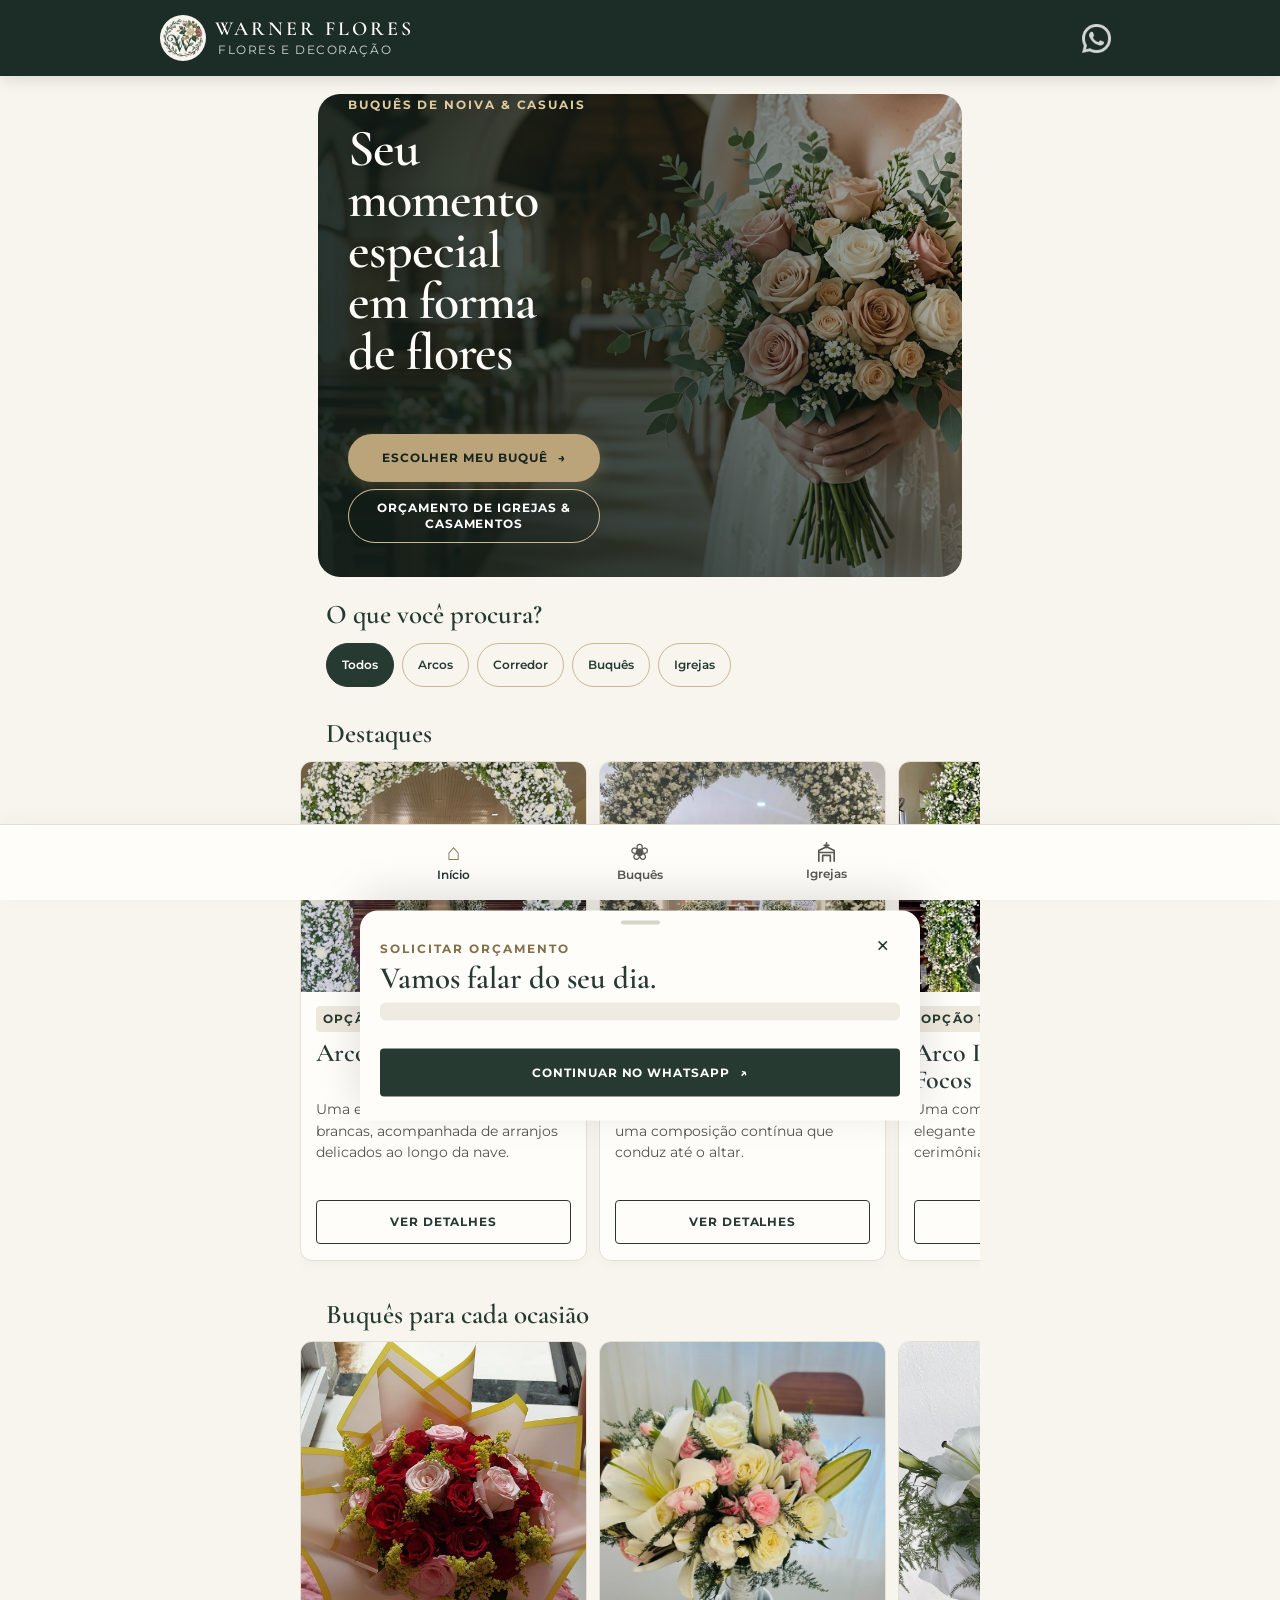
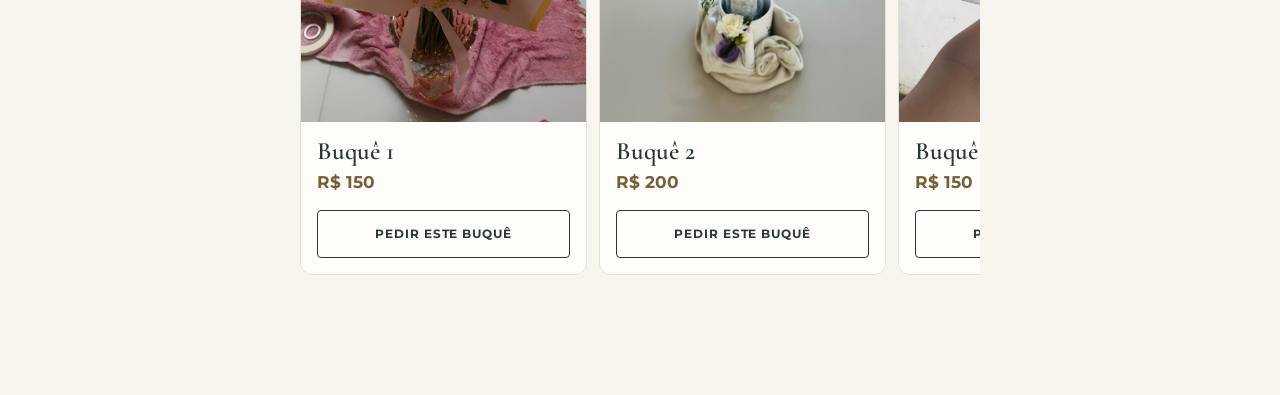
==== index.html @ 2f4a750b "adicionado a função de voltar para a pagina anterior" ====
<!DOCTYPE html>
<html lang="pt-BR">

<head>
  <meta charset="UTF-8">
  <meta name="viewport" content="width=device-width, initial-scale=1.0">
  <meta name="theme-color" content="#1c2d27">
  <meta name="description"
    content="Warner Flores: igrejas, andores, casamentos e buquês em Arapiraca e região. Peça seu orçamento pelo WhatsApp.">
  <meta property="og:title" content="Warner Flores — Flores para momentos especiais">
  <meta property="og:description" content="Igrejas, andores, casamentos e buquês em Arapiraca e região.">
  <meta property="og:image" content="https://[DOMINIO-DO-SITE]/imagens/opcao-1a-arco-aster-branco.jpeg">
  <meta property="og:url" content="https://[DOMINIO-DO-SITE]/">
  <meta property="og:type" content="website">
  <meta name="twitter:card" content="summary_large_image">
  <meta name="twitter:title" content="Warner Flores — Flores para momentos especiais">
  <meta name="twitter:description" content="Igrejas, andores, casamentos e buquês em Arapiraca e região.">
  <meta name="twitter:image" content="https://[DOMINIO-DO-SITE]/imagens/opcao-1a-arco-aster-branco.jpeg">
  <title>Warner Flores — Igrejas, casamentos e buquês</title>
  <link rel="icon"
    href="data:image/svg+xml,%3Csvg xmlns='http://www.w3.org/2000/svg' viewBox='0 0 64 64'%3E%3Crect width='64' height='64' rx='16' fill='%231c2d27'/%3E%3Ctext x='50%25' y='56%25' text-anchor='middle' font-size='36' fill='%23bba47a'%3EW%3C/text%3E%3C/svg%3E">
  <link rel="preconnect" href="https://fonts.googleapis.com">
  <link rel="preconnect" href="https://fonts.gstatic.com" crossorigin>
  <link
    href="https://fonts.googleapis.com/css2?family=Cormorant+Garamond:wght@500;600;700&family=Montserrat:wght@400;500;600;700&display=swap"
    rel="stylesheet">
  <link rel="stylesheet" href="style.css">
  <!-- Meta Pixel: substitua META_PIXEL_ID pelo ID do Pixel no Meta Events Manager. -->
  <!--
  <script>
    !function(f,b,e,v,n,t,s){if(f.fbq)return;n=f.fbq=function(){n.callMethod?
    n.callMethod.apply(n,arguments):n.queue.push(arguments)};if(!f._fbq)f._fbq=n;
    n.push=n;n.loaded=!0;n.version='2.0';n.queue=[];t=b.createElement(e);t.async=!0;
    t.src=v;s=b.getElementsByTagName(e)[0];s.parentNode.insertBefore(t,s)
    }(window, document,'script','https://connect.facebook.net/en_US/fbevents.js');
    fbq('init', 'META_PIXEL_ID'); fbq('track', 'PageView');
  </script>
  -->
  <!-- Google tag: substitua GOOGLE_TAG_ID pelo ID do Google tag. -->
  <!--
  <script async src="https://www.googletagmanager.com/gtag/js?id=GOOGLE_TAG_ID"></script>
  <script>window.dataLayer=window.dataLayer||[];function gtag(){dataLayer.push(arguments)}gtag('js',new Date());gtag('config','GOOGLE_TAG_ID');</script>
  -->
</head>

<body>
  <header class="topbar">
    <a class="brand" href="#inicio" aria-label="Warner Flores, início"><img src="imagens/logo_warner-header.png" alt=""
        width="709" height="709" fetchpriority="high"><span class="brand-copy"><span>WARNER
          FLORES</span><small>FLORES E DECORAÇÃO</small></span></a>
    <a class="top-whatsapp direct-whatsapp" href="#" data-origin="Topo"
      aria-label="Falar com a Warner Flores pelo WhatsApp" target="_blank" rel="noopener"><img
        src="imagens/whatsapp.png" alt="" width="75" height="75"></a>
  </header>

  <main>
    <section class="page active" id="inicio" data-page="inicio" aria-label="Início">
      <div class="home-hero">
        <p class="eyebrow">BUQUÊS DE NOIVA &amp; CASUAIS</p>
        <h1>Seu momento especial em forma de flores</h1>
        <p></p>
        <div class="home-hero-actions">
          <a class="button button-gold" href="#buques" data-go="buques">ESCOLHER MEU BUQUÊ <span
              aria-hidden="true">→</span></a>
          <button class="button home-hero-secondary" type="button"
            data-request="Orçamento de igrejas e casamentos">ORÇAMENTO DE IGREJAS &amp; CASAMENTOS</button>
        </div>
      </div>
      <div class="page-content">
        <div class="section-title">
          <div>
            <h2>O que você procura?</h2>
          </div>
        </div>
        <div class="chips category-chips" aria-label="Categorias"><button class="chip active"
            data-filter="todos">Todos</button><button class="chip" data-filter="arcos">Arcos</button><button
            class="chip" data-filter="corredor">Corredor</button><button class="chip"
            data-filter="buques">Buquês</button><button class="chip" data-filter="igrejas">Igrejas</button></div>
        <div class="section-title spaced">
          <div>
            <h2>Destaques</h2>
          </div>
        </div>
        <div class="highlight-row" id="homeHighlights"></div>
        <div class="section-title spaced bouquet-carousel-heading">
          <div>
            <h2>Buquês para cada ocasião</h2>
          </div>
        </div>
        <div class="home-bouquet-row" id="homeBouquetCarousel" aria-label="Carrossel de buquês disponíveis"></div>
      </div>
      </div>
    </section>

    <section class="page" id="catalogo" data-page="catalogo" aria-label="Catálogo de decorações">
      <div class="page-content page-heading">
        <p class="eyebrow">DECORAÇÃO PARA CASAMENTOS</p>
        <h1>Catálogo de decorações</h1>
        <p>Explore arcos, corredores e composições para o altar da sua cerimônia.</p>
        <label class="search catalog-search"><span aria-hidden="true">⌕</span><input id="catalogSearch" type="search"
            placeholder="Buscar estilo, cor ou ambiente…" aria-label="Buscar no catálogo"></label>
      </div>
      <div class="chips filter-chips" aria-label="Filtros do catálogo"><button class="chip active"
          data-catalog-filter="todos">Todos os estilos</button><button class="chip"
          data-catalog-filter="style01">1A–1D</button><button class="chip" data-catalog-filter="luz">Com
          luz</button><button class="chip" data-catalog-filter="passadeira">Passadeira</button></div>
      <div class="page-content product-list" id="productList" aria-live="polite"></div>
    </section>

    <section class="page" id="igrejas" data-page="igrejas" aria-label="Catálogo de decorações">
      <div class="page-content page-heading">
        <p class="eyebrow">DECORAÇÃO PARA CASAMENTOS</p>
        <h1>Catálogo de decorações</h1>
        <p>Explore arcos, corredores e composições para o altar da sua cerimônia.</p>
        <label class="search catalog-search"><span aria-hidden="true">⌕</span><input id="churchCatalogSearch"
            type="search" placeholder="Buscar estilo, cor ou ambiente…"
            aria-label="Buscar no catálogo de decorações"></label>
      </div>
      <div class="chips filter-chips" aria-label="Filtros do catálogo de decorações">
        <button class="chip active" data-catalog-filter="todos">Todos os estilos</button>
        <button class="chip" data-catalog-filter="style01">1A–1D</button>
        <button class="chip" data-catalog-filter="luz">Com luz</button>
        <button class="chip" data-catalog-filter="passadeira">Passadeira</button>
      </div>
      <div class="page-content product-list" id="churchProductList" aria-live="polite"></div>
    </section>

    <section class="page" id="buques" data-page="buques" aria-label="Buquês de presente">
      <div class="page-content bouquet-page">
        <div class="chips bouquet-category-chips" role="tablist" aria-label="Categorias de buquês">
          <button class="chip" type="button" role="tab" aria-controls="readyBouquets giftCategoryContent bridalCategoryContent"
            aria-selected="false" data-bouquet-category="todos">Todos</button>
          <button class="chip active" type="button" role="tab" aria-controls="readyBouquets giftCategoryContent"
            aria-selected="true" data-bouquet-category="presentes">Presentes</button>
          <button class="chip" type="button" role="tab" aria-controls="readyBouquets bridalCategoryContent"
            aria-selected="false" data-bouquet-category="noivas">Noivas</button>
        </div>
        <h1 class="minor-title ready-bouquets-title">Buquês disponíveis</h1>
        <div class="ready-bouquets-grid" id="readyBouquets" aria-label="Buquês disponíveis"></div>
        <div id="giftCategoryContent">
          <p class="eyebrow">PRESENTES ESPECIAIS</p>
          <h1>Buquê de rosas</h1>
          <p class="eyebrow">Escolhao tamanho e quantidade</p>
          <div class="segment" role="group" aria-label="Tamanho das rosas"><button class="segment-option active"
              data-size="P">Tamanho P <small>desde R$ 25</small></button><button class="segment-option"
              data-size="G">Tamanho G <small>desde R$ 35</small></button></div>
          <label class="minor-title quantity-label" for="quantitySelect">Quantidade de rosas</label><select
            class="quantity-select" id="quantitySelect" aria-label="Escolha a quantidade de rosas"></select>
          <button class="bouquet-order button button-green" id="bouquetOrder">PEDIR 5 ROSAS P · R$ 50</button>
          <p class="delivery-note">Entregamos em Arapiraca e região.<br /> [FORMAS DE PAGAMENTO].</p>
          <article class="rose-card">
            <button class="rose-art gallery-placeholder-trigger" type="button" data-gallery-key="rose"
              data-gallery-title="Rosa decorada" aria-label="Ver imagens da rosa decorada">✿</button>
            <div>
              <p class="eyebrow">UM DETALHE ESPECIAL</p>
              <h3>Rosa decorada</h3>
              <p>P R$ 10 · G R$ 15<br>Cores conforme disponibilidade.</p><button class="text-link"
                data-gift-request="Rosa decorada">Solicitar rosa →</button>
            </div>
          </article>
          <aside class="info-box"><span aria-hidden="true">✳</span>
            <p>Flores naturais podem variar em tom e abertura. Embalagens e complementos conforme disponibilidade.</p>
          </aside>
        </div>
        <div class="bridal-category-panel hidden" id="bridalCategoryContent" role="tabpanel">
          <p class="eyebrow">BUQUÊS DE NOIVA</p>
          <h1>Um buquê para o seu grande dia</h1>
          <p>Conte sobre a cerimônia, as flores e as cores que você imaginou. Vamos preparar uma proposta para você.</p>
          <button class="button button-green" type="button" data-bouquet-bride-request>Solicitar buquê de noiva</button>
        </div>
      </div>
    </section>

    <section class="page" id="contato" data-page="contato" aria-label="Contato">
      <div class="contact-hero">
        <p class="eyebrow">VAMOS CONVERSAR</p>
        <h1>Gostou de alguma decoração?</h1>
        <p>Conte pra gente como imaginou esse dia. Vamos preparar uma proposta especial para você.</p><button
          class="button button-gold" data-request="Orçamento de decoração">PEDIR ORÇAMENTO ↗</button>
      </div>
      <div class="page-content contact-links"><a class="direct-whatsapp" href="#" data-origin="Contato" target="_blank"
          rel="noopener"><span class="contact-icon" aria-hidden="true">↗</span><span><small>FALE PELO
              WHATSAPP</small><strong>(82) 99680-8398</strong></span><b aria-hidden="true">→</b></a><a
          href="https://www.instagram.com/warnerfloress/" target="_blank" rel="noopener"><span class="contact-icon"
            aria-hidden="true">◎</span><span><small>ACOMPANHE NO
              INSTAGRAM</small><strong>@warnerfloress</strong></span><b aria-hidden="true">→</b></a>
        <div class="location-note">Atendimento em Arapiraca e região · Alagoas</div>
        <footer class="site-footer"><a class="direct-whatsapp" href="#" data-origin="Rodapé" target="_blank"
            rel="noopener">Fale com a Warner Flores pelo WhatsApp ↗</a>
          <p>© <span id="year"></span> Warner Flores</p>
        </footer>
      </div>
    </section>
  </main>

  <nav class="bottom-nav" aria-label="Navegação principal"><a href="#inicio" class="nav-item active"
      data-nav="inicio"><span aria-hidden="true">⌂</span><small>Início</small></a><a href="#buques" class="nav-item"
      data-nav="buques"><span aria-hidden="true">❀</span><small>Buquês</small></a><a href="#igrejas" class="nav-item"
      data-nav="igrejas"><svg viewBox="0 0 24 24" fill="none" stroke="currentColor" stroke-width="1.7"
        stroke-linecap="round" stroke-linejoin="round" aria-hidden="true">
        <path d="M12 2v5M9.5 4.5h5M4 21V10l8-4 8 4v11M8 21v-6h8v6M4 12h16" />
      </svg><small>Igrejas</small></a></nav>

  <section class="detail-screen" id="detailScreen" aria-hidden="true" aria-label="Detalhe da decoração">
    <header class="detail-top"><button class="back-button" id="closeDetail"
        aria-label="Voltar ao catálogo">←</button><strong id="detailCode">Opção</strong><span class="detail-spacer"
        aria-hidden="true"></span></header>
    <div class="detail-gallery" id="detailGallery" aria-label="Fotos da decoração">
      <div class="gallery-track" id="detailGalleryTrack"></div>
      <button class="gallery-arrow gallery-previous hidden" id="galleryPrevious" type="button"
        aria-label="Foto anterior">‹</button>
      <button class="gallery-arrow gallery-next hidden" id="galleryNext" type="button"
        aria-label="Próxima foto">›</button>
      <div class="gallery-dots hidden" id="galleryDots" aria-label="Selecionar foto"></div>
    </div>
    <div class="page-content detail-copy">
      <p class="eyebrow">DECORAÇÃO PARA IGREJA</p>
      <h1 id="detailTitle"></h1>
      <p id="detailDescription"></p>
      <h2 class="minor-title">Inclui</h2>
      <ul class="include-list" id="detailIncludes"></ul>
    </div>
    <div class="detail-cta"><span>Investimento sob consulta</span><button class="button button-green"
        id="detailBudget">PEDIR ORÇAMENTO PELO WHATSAPP</button></div>
  </section>

  <section class="photo-viewer" id="photoViewer" aria-hidden="true" role="dialog" aria-modal="true"
    aria-label="Galeria de fotos">
    <header class="photo-viewer-header"><button type="button" id="closePhotoViewer"
        aria-label="Fechar galeria">×</button><strong id="photoViewerTitle"></strong><span id="photoViewerCount"></span>
    </header>
    <div class="photo-viewer-stage" id="photoViewerStage">
      <div class="photo-viewer-track" id="photoViewerTrack"></div>
    </div>
    <button class="photo-viewer-arrow previous" type="button" id="photoViewerPrevious"
      aria-label="Imagem anterior">‹</button>
    <button class="photo-viewer-arrow next" type="button" id="photoViewerNext" aria-label="Próxima imagem">›</button>
    <div class="photo-viewer-dots" id="photoViewerDots" aria-label="Selecionar imagem"></div>
    <p class="photo-viewer-hint">Deslize para ver outras imagens</p>
  </section>

  <div class="sheet-backdrop" id="sheetBackdrop"></div>
  <section class="bottom-sheet" id="budgetSheet" aria-hidden="true" role="dialog" aria-modal="true"
    aria-labelledby="sheetTitle">
    <div class="sheet-handle" aria-hidden="true"></div><button class="sheet-close" id="closeSheet"
      aria-label="Fechar formulário">×</button>
    <p class="eyebrow">SOLICITAR ORÇAMENTO</p>
    <h2 id="sheetTitle">Vamos falar do seu dia.</h2>
    <div class="selected-product" id="selectedOption"></div>
    <form id="budgetForm">
      <div id="formFields"></div><button class="button button-green" id="sendWhatsApp" type="submit">CONTINUAR NO
        WHATSAPP <span aria-hidden="true">↗</span></button>
    </form>
  </section>
  <script src="script.js"></script>
</body>

</html>
---- style.css ----
:root {
  --cream: #F8F5EF;
  --white: #FFFDF9;
  --green: #263A32;
  --dark: #1C2D27;
  --deep: #16231E;
  --gold: #BBA47A;
  --text: #292929;
  --muted: #55534f;
  --line: #e5ded2;
  --shadow: 0 10px 30px rgba(38, 58, 50, .1);
}

* {
  box-sizing: border-box;
}

html {
  scroll-behavior: smooth;
}

body {
  margin: 0;
  padding: 68px 0 78px;
  color: var(--text);
  background: var(--cream);
  font: 14px/1.55 Montserrat, Arial, sans-serif;
}

body.overlay-open {
  overflow: hidden;
}

a {
  color: inherit;
  text-decoration: none;
}

button,
input,
select,
textarea {
  font: inherit;
}

button {
  cursor: pointer;
}

button:focus-visible,
a:focus-visible,
input:focus-visible,
select:focus-visible,
textarea:focus-visible {
  outline: 3px solid var(--gold);
  outline-offset: 3px;
}

.topbar {
  position: fixed;
  inset: 0 0 auto;
  z-index: 20;
  height: 68px;
  display: flex;
  align-items: center;
  justify-content: space-between;
  padding: 0 max(20px, calc((100vw - 560px)/2));
  color: var(--white);
  background: var(--dark);
  box-shadow: 0 3px 15px #16231e22;
}

.brand {
  display: flex;
  flex-direction: row;
  align-items: center;
  gap: 9px;
  line-height: 1;
}

.brand img {
  width: 46px;
  height: 46px;
  object-fit: contain;
  background: var(--cream);
  border-radius: 50%;
  padding: 3px;
  border: 0;
}

.brand-copy {
  display: flex;
  flex-direction: column;
}

.brand-copy>span {
  font: 600 20px/.95 'Cormorant Garamond', serif;
  letter-spacing: .15em;
}

.brand small {
  margin: 5px 0px 0px 3px;
  font-size: 12px;
  letter-spacing: .13em;
  opacity: .82;
}

.top-whatsapp {
  width: 48px;
  height: 48px;
  min-height: 44px;
  display: inline-flex;
  align-items: center;
  justify-content: center;
  border-radius: 50%;
  padding: 0;
  background: transparent;
}

.top-whatsapp img {
  display: block;
  width: 35px;
  height: 35px;
  object-fit: contain;
  opacity: 0.8;
}

.page {
  display: none;
  width: min(100%, 680px);
  min-height: calc(100dvh - 146px);
  margin: auto;
  padding-bottom: 30px;
}

.page.active {
  display: block;
}

.eyebrow {
  margin: 0 0 10px;
  color: #856f49;
  font-size: 12px;
  font-weight: 700;
  letter-spacing: .16em;
  line-height: 1.5;
}

.home-hero {
  aspect-ratio: 4 / 3;
  margin: 14px 14px 0;
  border-radius: 22px;
  padding: 18px;
  display: flex;
  flex-direction: column;
  align-items: flex-start;
  justify-content: flex-end;
  overflow: hidden;
  color: white;
  background-image: linear-gradient(90deg, rgba(16, 29, 24, .9) 0%, rgba(16, 29, 24, .68) 57%, rgba(16, 29, 24, .2) 100%), linear-gradient(0deg, rgba(16, 29, 24, .42) 0%, transparent 65%), url('imagens/hero_background.jfif');
  background-position: 58% center;
  background-size: cover;
}

.home-hero .eyebrow {
  color: #e0ca9f;
  margin-bottom: 30px;
  font-size: 11px;
}

.home-hero h1,
.page h1,
.contact-hero h1,
.detail-copy h1 {
  margin: 0px 0px 25px;
  color: var(--green);
  font: 600 44px/.98 'Cormorant Garamond', serif;
  letter-spacing: -.02em;
}

.home-hero h1 {
  max-width: 200px;
  color: var(--white);
  font-size: 30px;
  line-height: .98;
  text-shadow: 0 2px 14px rgba(0, 0, 0, 0.3);
}

.home-hero>p:not(.eyebrow) {
  max-width: 440px;
  margin: 8px 0 12px;
  color: rgba(255, 255, 255, 0.94);
  font-size: 11px;
  line-height: 1.3;
  text-shadow: 0 1px 4px rgba(0, 0, 0, 0.25);
  visibility: hidden;
}

.home-hero-actions {
  width: min(100%, 420px);
  display: flex;
  flex-direction: column;
  align-items: stretch;
  gap: 7px;
}

.home-hero-actions .button {
  width: 60%;
  min-height: 34px;
  border-radius: 30px;
  padding: 7px 12px;
  font-size: 10px;
}

.home-hero .home-hero-secondary {
  border: 1px solid rgba(224, 202, 159, .9);
  color: white;
  background: rgba(22, 35, 30, .22);
}

.home-hero .button-gold {
  box-shadow: 0 4px 16px rgba(187, 164, 122, 0.28);
  transition: transform .18s ease, box-shadow .18s ease;
}

.home-hero .button-gold:hover {
  transform: translateY(-1px);
  box-shadow: 0 6px 20px rgba(187, 164, 122, 0.4);
}

.button {
  min-height: 48px;
  border: 0;
  border-radius: 4px;
  padding: 0 17px;
  display: inline-flex;
  align-items: center;
  justify-content: center;
  gap: 10px;
  text-align: center;
  font-size: 12px;
  line-height: 1.35;
  letter-spacing: .08em;
  font-weight: 700;
}

.button-gold {
  color: var(--deep);
  background: var(--gold);
}

.button-green {
  color: var(--white);
  background: var(--green);
}

.button-outline {
  border: 1px solid var(--green);
  color: var(--green);
  background: transparent;
}

.page-content {
  padding: 0 18px;
}

.search {
  height: 50px;
  margin: 19px 0 24px;
  border: 1px solid var(--line);
  border-radius: 8px;
  padding: 0 13px;
  display: flex;
  align-items: center;
  gap: 10px;
  color: var(--green);
  background: var(--white);
}

.search>span {
  font-size: 25px;
  line-height: 1;
}

.search input {
  width: 100%;
  border: 0;
  outline: 0;
  color: var(--text);
  background: transparent;
  font-size: 16px;
}

.search input::placeholder {
  color: #68645e;
  opacity: 1;
}

.section-title {
  margin: 0 0 12px;
  display: flex;
  align-items: end;
  justify-content: space-between;
}

.page-content>.section-title:first-child {
  margin-top: 24px;
}

.section-title .eyebrow {
  margin-bottom: 4px;
}

.section-title h2,
.minor-title,
.testimonials h2 {
  margin: 0;
  color: var(--green);
  font: 600 27px/1.05 'Cormorant Garamond', serif;
}

.spaced {
  margin-top: 28px;
}

.subtle-link {
  min-height: 44px;
  display: inline-flex;
  align-items: center;
  color: var(--green);
  font-size: 12px;
  font-weight: 700;
}

.chips {
  display: flex;
  gap: 8px;
  overflow-x: auto;
  padding: 2px 0 5px;
  scrollbar-width: none;
}

.chips::-webkit-scrollbar {
  display: none;
}

.chip {
  min-height: 44px;
  flex: 0 0 auto;
  border: 1px solid #c9b894;
  border-radius: 30px;
  padding: 0 15px;
  color: var(--green);
  background: transparent;
  font-size: 12px;
  font-weight: 600;
}

.chip.active {
  border-color: var(--green);
  color: white;
  background: var(--green);
}

.highlight-row {
  display: flex;
  gap: 12px;
  overflow-x: auto;
  margin: 0 -18px;
  padding: 0 48px 10px 18px;
  scroll-snap-type: x mandatory;
  scrollbar-width: thin;
}

.highlight-card,
.option-card,
.rose-card {
  min-width: 0;
  overflow: hidden;
  border: 1px solid var(--line);
  border-radius: 12px;
  background: var(--white);
  box-shadow: 0 3px 15px #263a3208;
}

.highlight-card {
  height: 500px;
  flex: 0 0 84%;
  display: flex;
  flex-direction: column;
  scroll-snap-align: start;
}

.carousel-end-link {
  min-width: 190px;
  min-height: 54px;
  flex: 0 0 auto;
  align-self: center;
  scroll-snap-align: start;
  border: 0;
  padding: 10px 8px;
  display: inline-flex;
  align-items: center;
  justify-content: center;
  gap: 8px;
  color: var(--green);
  background: transparent;
  font: inherit;
  font-size: 15px;
  font-weight: 700;
  white-space: nowrap;
  cursor: pointer;
}

.carousel-end-link span:last-child {
  color: #9b7a3d;
  font-size: 21px;
  transition: transform .2s ease;
}

.carousel-end-link:hover span:last-child {
  transform: translateX(4px);
}

.highlight-image {
  height: 210px;
  flex: 0 0 210px;
  overflow: hidden;
}

.highlight-image img,
.option-image-wrap img,
.service-card img,
.detail-gallery img {
  display: block;
  width: 100%;
  height: 100%;
  object-fit: cover;
}

.image-gallery-trigger {
  position: relative;
  width: 100%;
  height: 100%;
  display: block;
  overflow: hidden;
  border: 0;
  padding: 0;
  color: white;
  background: transparent;
  cursor: zoom-in;
}

.image-gallery-trigger img {
  transition: transform .25s ease;
}

.image-gallery-trigger:hover img {
  transform: scale(1.025);
}

.gallery-trigger-label {
  position: absolute;
  right: 8px;
  bottom: 8px;
  border-radius: 20px;
  padding: 6px 9px;
  color: white;
  background: rgba(22, 35, 30, .82);
  font: 700 12px/1.2 Montserrat, Arial, sans-serif;
  letter-spacing: .04em;
}

.gallery-placeholder-trigger {
  border: 0;
  padding: 0;
  color: inherit;
  font: inherit;
  cursor: zoom-in;
}

.detail-gallery {
  cursor: zoom-in;
}

.highlight-copy {
  flex: 1;
  padding: 14px 15px 16px;
  display: flex;
  flex-direction: column;
}

.badge {
  display: inline-block;
  border-radius: 4px;
  padding: 4px 7px;
  color: var(--green);
  background: #eee8dd;
  font-size: 12px;
  font-weight: 700;
  letter-spacing: .1em;
}

.highlight-copy h3,
.option-body h3,
.rose-card h3 {
  margin: 8px 0 5px;
  color: var(--green);
  font: 600 26px/1.03 'Cormorant Garamond', serif;
}

.highlight-copy h3 {
  min-height: 2.06em;
}

.highlight-copy p,
.option-body p,
.option-body li {
  color: var(--muted);
  font-size: 14px;
}

.highlight-copy p {
  height: 4.65em;
  min-height: 4.65em;
  margin: 0 0 12px;
  display: -webkit-box;
  overflow: hidden;
  -webkit-box-orient: vertical;
  -webkit-line-clamp: 3;
}

.highlight-copy .button {
  width: 100%;
  min-height: 44px;
  margin-top: auto;
}

.bottom-nav {
  position: fixed;
  z-index: 20;
  inset: auto 0 0;
  height: 74px;
  padding: 5px max(10px, calc((100vw - 560px)/2)) max(5px, env(safe-area-inset-bottom));
  display: flex;
  justify-content: space-around;
  border-top: 1px solid var(--line);
  background: var(--white);
  box-shadow: 0 -5px 20px #263a3208;
}

.nav-item {
  min-width: 60px;
  min-height: 44px;
  display: flex;
  flex-direction: column;
  align-items: center;
  justify-content: center;
  gap: 1px;
  color: #575650;
}

.nav-item span {
  font-size: 23px;
  line-height: 1.1;
}

.nav-item svg {
  width: 23px;
  height: 23px;
}

.nav-item small {
  font-size: 12px;
  font-weight: 600;
}

.nav-item.active {
  color: var(--green);
}

.nav-item.active span {
  color: #856f49;
}

.bouquet-carousel-heading {
  margin-top: 30px;
}

.carousel-controls {
  display: flex;
  gap: 6px;
}

.carousel-controls button {
  width: 44px;
  height: 44px;
  border: 1px solid #d7c8aa;
  border-radius: 50%;
  color: var(--green);
  background: var(--white);
  font-size: 25px;
  line-height: 1;
}

.home-bouquet-row {
  display: flex;
  gap: 12px;
  overflow-x: auto;
  margin: 0 -18px;
  padding: 0 48px 12px 18px;
  scroll-snap-type: x mandatory;
  scrollbar-width: thin;
}

.home-bouquet-card {
  height: auto;
  flex: 0 0 84%;
  overflow: hidden;
  border: 1px solid var(--line);
  border-radius: 12px;
  display: grid;
  grid-template-rows: auto auto;
  background: var(--white);
  scroll-snap-align: start;
}

.home-bouquet-photo {
  height: auto;
  aspect-ratio: 3 / 4;
  flex: 0 0 auto;
  overflow: hidden;
  display: grid;
  place-items: center;
  background-color: #eee7da;
  background-image: radial-gradient(ellipse at 49% 48%, #fffdf9 0 7%, transparent 7.5%), radial-gradient(ellipse at 45% 42%, #e5cfc8 0 11%, transparent 11.5%), radial-gradient(ellipse at 55% 42%, #f0dfd8 0 11%, transparent 11.5%), radial-gradient(ellipse at 49% 55%, #d7b5aa 0 12%, transparent 12.5%), radial-gradient(ellipse at 60% 58%, #f2e9db 0 12%, transparent 12.5%), linear-gradient(145deg, #e5e0d4, #f6f0e8);
}

.bouquet-photo-two {
  background-color: #e8e8df;
  background-image: radial-gradient(ellipse at 48% 48%, #fffdf9 0 8%, transparent 8.5%), radial-gradient(ellipse at 43% 42%, #eee8db 0 12%, transparent 12.5%), radial-gradient(ellipse at 57% 42%, #f4f0e6 0 12%, transparent 12.5%), radial-gradient(ellipse at 50% 58%, #dfe1d5 0 15%, transparent 15.5%), linear-gradient(145deg, #dde1d7, #f7f2e9);
}

.bouquet-photo-three {
  background-color: #eee2dc;
  background-image: radial-gradient(ellipse at 48% 48%, #fffdf9 0 8%, transparent 8.5%), radial-gradient(ellipse at 43% 42%, #dcb9b0 0 12%, transparent 12.5%), radial-gradient(ellipse at 57% 42%, #ead0c9 0 12%, transparent 12.5%), radial-gradient(ellipse at 50% 58%, #f2e6dc 0 15%, transparent 15.5%), linear-gradient(145deg, #ebd9d4, #faf2eb);
}

.home-bouquet-photo span {
  border-radius: 30px;
  padding: 6px 10px;
  color: #514a40;
  background: #fffdf9dd;
  font-size: 12px;
  font-weight: 700;
  letter-spacing: .08em;
}

.home-bouquet-copy {
  min-width: 0;
  padding: 16px;
  display: flex;
  flex-direction: column;
  align-items: flex-start;
  justify-content: flex-start;
  background: var(--white);
}

.home-bouquet-copy .badge {
  margin-bottom: 7px;
}

.home-bouquet-copy h3 {
  min-height: 0;
  margin: 0 0 5px;
  color: var(--green);
  font: 600 25px/1.05 'Cormorant Garamond', serif;
}

.home-bouquet-copy p {
  height: 4.65em;
  min-height: 4.65em;
  margin: 0 0 8px;
  display: -webkit-box;
  overflow: hidden;
  color: var(--muted);
  font-size: 14px;
  -webkit-box-orient: vertical;
  -webkit-line-clamp: 3;
}

.home-bouquet-copy strong {
  min-height: 0;
  display: block;
  margin: 0 0 14px;
  color: #765f39;
  font-size: 17px;
}

.home-bouquet-copy .button {
  width: 100%;
  margin-top: 0;
}

.home-bouquet-photo {
  width: 100%;
  border: 0;
  padding: 0;
  color: inherit;
  font: inherit;
  cursor: zoom-in;
}

.home-bouquet-photo img {
  display: block;
  width: 100%;
  height: 100%;
  object-fit: cover;
}

.rose-art {
  border: 0;
  padding: 0;
  cursor: zoom-in;
}

.photo-viewer {
  position: fixed;
  z-index: 60;
  inset: 0;
  display: none;
  flex-direction: column;
  color: white;
  background: #0c100e;
}

.photo-viewer.open {
  display: flex;
}

.photo-viewer-header {
  height: 58px;
  flex: 0 0 58px;
  padding: 0 12px;
  display: flex;
  align-items: center;
  justify-content: space-between;
  gap: 12px;
  background: #111a16;
}

.photo-viewer-header button {
  width: 44px;
  height: 44px;
  flex: 0 0 44px;
  border: 0;
  color: white;
  background: transparent;
  font-size: 30px;
}

.photo-viewer-header strong {
  overflow: hidden;
  flex: 1;
  text-overflow: ellipsis;
  white-space: nowrap;
  font-size: 14px;
}

.photo-viewer-header span {
  min-width: 48px;
  text-align: right;
  color: #eee7dc;
  font-size: 12px;
}

.photo-viewer-stage {
  min-height: 0;
  flex: 1;
  overflow: hidden;
  touch-action: pan-y;
}

.photo-viewer-track {
  width: 100%;
  height: 100%;
  display: flex;
  transition: transform .28s ease;
}

.photo-viewer-slide {
  width: 100%;
  height: 100%;
  flex: 0 0 100%;
  display: grid;
  place-items: center;
}

.photo-viewer-slide img {
  width: 100%;
  height: 100%;
  object-fit: contain;
}

.photo-viewer-placeholder {
  width: 100%;
  height: 100%;
  display: grid;
  place-items: center;
  background-size: cover;
}

.photo-viewer-placeholder span {
  border-radius: 30px;
  padding: 8px 12px;
  color: #514a40;
  background: #fffdf9e8;
  font-size: 12px;
  font-weight: 700;
  letter-spacing: .06em;
}

.photo-viewer-placeholder.bouquet-photo-one {
  background-color: #eee7da;
  background-image: radial-gradient(ellipse at 49% 48%, #fffdf9 0 7%, transparent 7.5%), radial-gradient(ellipse at 45% 42%, #e5cfc8 0 11%, transparent 11.5%), radial-gradient(ellipse at 55% 42%, #f0dfd8 0 11%, transparent 11.5%), radial-gradient(ellipse at 49% 55%, #d7b5aa 0 12%, transparent 12.5%), linear-gradient(145deg, #e5e0d4, #f6f0e8);
}

.photo-viewer-placeholder.bouquet-photo-two {
  background-color: #e8e8df;
  background-image: radial-gradient(ellipse at 48% 48%, #fffdf9 0 8%, transparent 8.5%), radial-gradient(ellipse at 43% 42%, #eee8db 0 12%, transparent 12.5%), radial-gradient(ellipse at 57% 42%, #f4f0e6 0 12%, transparent 12.5%), linear-gradient(145deg, #dde1d7, #f7f2e9);
}

.photo-viewer-placeholder.bouquet-photo-three {
  background-color: #eee2dc;
  background-image: radial-gradient(ellipse at 48% 48%, #fffdf9 0 8%, transparent 8.5%), radial-gradient(ellipse at 43% 42%, #dcb9b0 0 12%, transparent 12.5%), radial-gradient(ellipse at 57% 42%, #ead0c9 0 12%, transparent 12.5%), linear-gradient(145deg, #ebd9d4, #faf2eb);
}

.photo-viewer-arrow {
  position: absolute;
  top: 50%;
  width: 48px;
  height: 48px;
  border: 1px solid #ffffff4d;
  border-radius: 50%;
  color: white;
  background: #0c100e99;
  font-size: 32px;
  line-height: 1;
  transform: translateY(-50%);
}

.photo-viewer-arrow.previous {
  left: 12px;
}

.photo-viewer-arrow.next {
  right: 12px;
}

.photo-viewer-dots {
  min-height: 48px;
  display: flex;
  justify-content: center;
  align-items: center;
}

.photo-viewer-dots button {
  width: 44px;
  height: 44px;
  border: 0;
  display: grid;
  place-items: center;
  background: transparent;
}

.photo-viewer-dots button::after {
  width: 7px;
  height: 7px;
  border-radius: 50%;
  background: #ffffff99;
  content: "";
}

.photo-viewer-dots button.active::after {
  width: 18px;
  border-radius: 6px;
  background: white;
}

.photo-viewer-hint {
  margin: 0;
  padding: 0 12px 12px;
  text-align: center;
  color: #eee7dc;
  font-size: 12px;
}

.page-heading {
  padding-top: 25px;
  padding-bottom: 12px;
}

.page-heading h1,
.bouquet-page>h1 {
  font-size: 42px;
}

.page-heading>p:last-of-type,
.intro-copy {
  max-width: 450px;
  margin: 8px 0 0;
  color: var(--muted);
  font-size: 14px;
}

.catalog-search {
  margin: 17px 0 0;
}

.filter-chips {
  padding: 0 18px 15px;
}

.product-list {
  display: grid;
  gap: 14px;
}

.option-card {
  position: relative;
}

.option-image-wrap {
  height: 220px;
}

.option-body {
  padding: 14px;
}

.option-body h3 {
  margin: 8px 0;
  font-size: 25px;
}

.option-body p {
  margin: 0 0 10px;
}

.option-body ul {
  margin: 0 0 10px;
  padding-left: 18px;
  color: var(--muted);
  font-size: 14px;
  line-height: 1.5;
}

.option-body li {
  margin: 4px 0;
}

.investment {
  margin: 10px 0 3px !important;
  color: var(--green) !important;
  font-size: 12px !important;
  font-weight: 700;
  letter-spacing: .06em;
  text-transform: uppercase;
}

.text-link {
  min-height: 44px;
  border: 0;
  padding: 5px 2px;
  color: var(--green);
  background: transparent;
  font-size: 12px;
  font-weight: 700;
  letter-spacing: .04em;
}

.empty-state {
  color: var(--muted);
  font-size: 14px;
}

.extra-styles {
  padding-top: 25px;
}

.style-link {
  border-bottom: 1px solid var(--line);
  padding: 12px 0;
  display: flex;
  flex-direction: column;
  align-items: flex-start;
}

.style-link>span {
  color: #856f49;
  font-size: 12px;
  letter-spacing: .12em;
  font-weight: 700;
}

.style-link>strong {
  color: var(--green);
  font: 600 22px/1.1 'Cormorant Garamond', serif;
}

.contact-hero {
  padding: 38px 22px 30px;
  color: white;
  background: var(--dark);
}

.contact-hero .eyebrow {
  color: #e0ca9f;
}

.contact-hero h1 {
  max-width: 480px;
  color: var(--white);
  font-size: 48px;
}

.contact-hero>p:not(.eyebrow) {
  max-width: 420px;
  margin: 13px 0 20px;
  color: #fff;
  font-size: 16px;
}

.church-hero {
  background: linear-gradient(145deg, var(--deep), var(--dark));
}

.church-content {
  padding-top: 20px;
}

.authority {
  margin: 0 0 15px;
  color: var(--green);
  font: 600 24px/1.15 'Cormorant Garamond', serif;
}

.authority strong {
  color: #765f39;
}

.service-card {
  overflow: hidden;
  margin-bottom: 14px;
  border: 1px solid var(--line);
  border-radius: 10px;
  background: var(--white);
}

.service-card img {
  height: 220px;
}

.service-photo-button {
  position: relative;
  width: 100%;
  height: 220px;
  display: block;
  overflow: hidden;
  border: 0;
  padding: 0;
  background: transparent;
  cursor: zoom-in;
}

.service-card>div {
  padding: 15px;
}

.service-card .eyebrow {
  margin-bottom: 5px;
}

.service-card h2,
.service-placeholder h2,
.bridal-card h2 {
  margin: 0 0 6px;
  color: var(--green);
  font: 600 26px/1.05 'Cormorant Garamond', serif;
}

.service-card p:not(.eyebrow),
.service-placeholder p,
.bridal-card p {
  margin: 0;
  color: var(--muted);
  font-size: 14px;
}

.service-placeholder {
  min-height: 210px;
  margin: 14px 0;
  border: 1px solid #d8cdb8;
  border-radius: 10px;
  padding: 24px 18px;
  display: flex;
  flex-direction: column;
  justify-content: center;
  background: linear-gradient(145deg, #efe8dc, #faf7f1);
}

.placeholder-gallery-trigger {
  width: 100%;
  min-height: 110px;
  margin-bottom: 14px;
  border: 1px solid #d8cdb8;
  border-radius: 8px;
  color: #514a40;
  background: linear-gradient(145deg, #e5e0d4, #f6f0e8);
  font: 700 12px Montserrat, Arial, sans-serif;
  letter-spacing: .08em;
  cursor: zoom-in;
}

.service-placeholder span,
.photo-placeholder span {
  color: #665a46;
  font-size: 12px;
  font-weight: 700;
  letter-spacing: .1em;
}

.full-button {
  width: 100%;
  margin: 8px 0 20px;
}

.bridal-list {
  display: grid;
  gap: 14px;
}

.bridal-card {
  overflow: hidden;
  border: 1px solid var(--line);
  border-radius: 11px;
  background: var(--white);
}

.photo-placeholder {
  width: 100%;
  height: 200px;
  border: 0;
  padding: 0;
  display: grid;
  place-items: center;
  background: radial-gradient(ellipse, #fffdf9aa, transparent 45%), linear-gradient(145deg, #d9d0bf, #f5efe5);
  color: inherit;
  font: inherit;
  cursor: zoom-in;
}

.photo-placeholder.alt {
  background: radial-gradient(ellipse, #fffdf9aa, transparent 45%), linear-gradient(145deg, #dbdbcf, #f3eee4);
}

.photo-placeholder.pale {
  background: radial-gradient(ellipse, #fffdf9aa, transparent 45%), linear-gradient(145deg, #ded0cd, #f8f1ed);
}

.bridal-card>div:last-child {
  padding: 15px;
}

.bridal-card h2 {
  font-size: 27px;
}

.bridal-card p {
  margin: 5px 0 10px;
}

.bridal-card .price-placeholder {
  color: #765f39;
  font-weight: 700;
}

.bridal-card .button {
  width: 100%;
  margin-top: 4px;
}

.bouquet-page {
  padding-top: 25px;
}

.bouquet-page>h1 {
  max-width: 430px;
}

.ready-bouquets-title {
  margin: 26px 0 12px;
  font-size: 21px;
}

.bouquet-category-chips {
  margin: 0 0 20px;
}

.bridal-category-panel {
  border: 1px solid var(--line);
  border-radius: 12px;
  padding: 24px 20px;
  background: var(--white);
  box-shadow: 0 3px 15px #263a3208;
}

.bridal-category-panel h1 {
  max-width: 440px;
  margin: 0 0 10px;
  color: var(--green);
  font: 600 36px/1.05 'Cormorant Garamond', serif;
}

.bridal-category-panel>p:not(.eyebrow) {
  margin: 0 0 18px;
  color: var(--muted);
  line-height: 1.55;
}

.ready-bouquets-grid {
  display: grid;
  grid-template-columns: repeat(2, minmax(0, 1fr));
  gap: 12px;
  margin-bottom: 24px;
}

.ready-bouquet-card {
  min-width: 0;
  overflow: hidden;
  border: 1px solid #e8e1d7;
  border-radius: 10px;
  padding: 9px;
  background: var(--white);
  box-shadow: 0 4px 14px #263a320d;
}

.ready-bouquet-card img {
  display: block;
  width: 100%;
  aspect-ratio: 1 / 1;
  border-radius: 7px;
  object-fit: cover;
}

.ready-bouquet-photo {
  display: block;
  width: 100%;
  border: 0;
  padding: 0;
  overflow: hidden;
  border-radius: 7px;
  background: transparent;
  cursor: zoom-in;
}

.ready-bouquet-photo:focus-visible {
  outline: 3px solid var(--gold);
  outline-offset: 3px;
}

.ready-bouquet-description {
  min-height: 0;
  margin: 9px 0 4px;
  color: var(--muted);
  font-size: 13px;
}

.ready-bouquet-name {
  margin: 10px 0 0;
  color: var(--green);
  font: 600 22px/1.1 'Cormorant Garamond', serif;
}

.ready-bouquet-name+.ready-bouquet-description:empty {
  display: none;
}

.ready-bouquet-description:not(:empty) {
  min-height: 36px;
}

.ready-bouquet-price {
  display: block;
  margin: 9px 0;
  color: var(--green);
  font-size: 18px;
}

.ready-bouquet-card .button {
  width: 100%;
  padding-inline: 7px;
  min-height: 38px;
  padding-block: 7px;
  font-size: 11px;
}

.segment {
  margin: 20px 0 22px;
  border-radius: 8px;
  padding: 4px;
  display: flex;
  background: #eee9e0;
}

.segment-option {
  min-height: 54px;
  flex: 1;
  border: 0;
  border-radius: 6px;
  color: var(--green);
  background: transparent;
  font-size: 14px;
  font-weight: 700;
}

.segment-option small {
  display: block;
  font-size: 12px;
  font-weight: 500;
}

.segment-option.active {
  color: white;
  background: var(--green);
  box-shadow: 0 3px 8px #263a3227;
}

.minor-title {
  margin: 0 0 10px;
  font-size: 25px;
}

.quantity-label {
  display: block;
}

.quantity-select {
  width: 100%;
  min-height: 54px;
  margin: 0 0 4px;
  border: 1px solid #d7cebf;
  border-radius: 8px;
  padding: 0 14px;
  color: var(--green);
  background: var(--white);
  font-size: 16px;
}

.bouquet-order {
  width: 100%;
  margin: 14px 0 8px;
}

.delivery-note {
  margin: 4px 0 18px;
  text-align: center;
  color: var(--muted);
  font-size: 12px;
}

.rose-card {
  margin-bottom: 14px;
  padding: 14px;
  display: flex;
  align-items: center;
  gap: 15px;
}

.rose-art {
  width: 78px;
  height: 78px;
  flex: 0 0 78px;
  border-radius: 8px;
  display: grid;
  place-items: center;
  color: #526d58;
  background: radial-gradient(circle at 55% 44%, #bd8172 0 13%, transparent 14%), radial-gradient(circle at 48% 47%, #c99182 0 22%, transparent 23%), linear-gradient(145deg, #efe7da, #f9f4ec);
  font-size: 28px;
}

.rose-card .eyebrow {
  margin-bottom: 3px;
}

.rose-card h3 {
  margin: 0;
  font-size: 25px;
}

.rose-card p:not(.eyebrow) {
  margin: 4px 0;
  color: var(--muted);
  font-size: 14px;
}

.info-box {
  border-left: 3px solid var(--gold);
  border-radius: 0 7px 7px 0;
  padding: 12px;
  display: flex;
  align-items: flex-start;
  gap: 10px;
  color: var(--muted);
  background: #f0ebe1;
  font-size: 14px;
}

.info-box span {
  color: #856f49;
  font-size: 18px;
}

.info-box p {
  margin: 0;
}

.contact-links {
  padding-top: 12px;
}

.contact-links>a {
  min-height: 68px;
  border-bottom: 1px solid var(--line);
  padding: 12px 0;
  display: flex;
  align-items: center;
  gap: 12px;
}

.contact-icon {
  width: 42px;
  height: 42px;
  display: grid;
  place-items: center;
  border-radius: 50%;
  color: var(--green);
  background: #ebe5d9;
  font-size: 20px;
}

.contact-links>a span:nth-child(2) {
  display: flex;
  flex: 1;
  flex-direction: column;
}

.contact-links small {
  color: #765f39;
  font-size: 12px;
  letter-spacing: .08em;
  font-weight: 700;
}

.contact-links strong {
  color: var(--green);
  font-size: 14px;
}

.contact-links b {
  color: var(--green);
  font-size: 18px;
}

.location-note {
  padding: 22px;
  text-align: center;
  color: var(--muted);
  font-size: 14px;
}

.site-footer {
  border-top: 1px solid var(--line);
  padding: 15px 0;
  text-align: center;
}

.site-footer a {
  min-height: 44px;
  display: inline-flex;
  align-items: center;
  color: var(--green);
  font-size: 14px;
  font-weight: 700;
}

.site-footer p {
  margin: 5px 0;
  color: var(--muted);
  font-size: 12px;
}

.detail-screen {
  position: fixed;
  z-index: 30;
  inset: 0;
  display: none;
  overflow: auto;
  padding-bottom: 110px;
  background: var(--cream);
}

.detail-screen.open {
  display: block;
}

.detail-top {
  height: 60px;
  padding: 0 18px;
  display: flex;
  align-items: center;
  justify-content: space-between;
  color: white;
  background: var(--dark);
}

.detail-top strong {
  font: 600 22px 'Cormorant Garamond', serif;
}

.back-button {
  width: 44px;
  height: 44px;
  border: 0;
  color: white;
  background: transparent;
  font-size: 24px;
}

.detail-spacer {
  width: 44px;
  height: 44px;
}

.detail-gallery {
  position: relative;
  width: 100%;
  aspect-ratio: 3 / 4;
  overflow: hidden;
  background: #e9e1d4;
  touch-action: pan-y;
}

.gallery-track {
  width: 100%;
  height: 100%;
  display: flex;
  transition: transform .3s ease;
}

.gallery-track img {
  flex: 0 0 100%;
  width: 100%;
  height: 100%;
  object-fit: cover;
}

.gallery-arrow {
  position: absolute;
  top: 50%;
  z-index: 1;
  width: 44px;
  height: 44px;
  border: 0;
  border-radius: 50%;
  color: var(--green);
  background: #fffdf9e8;
  font-size: 28px;
  line-height: 1;
  transform: translateY(-50%);
}

.gallery-previous {
  left: 10px;
}

.gallery-next {
  right: 10px;
}

.gallery-dots {
  position: absolute;
  inset: auto 0 4px;
  display: flex;
  align-items: center;
  justify-content: center;
}

.gallery-dots button {
  width: 44px;
  height: 44px;
  border: 0;
  display: grid;
  place-items: center;
  background: transparent;
}

.gallery-dots button::after {
  width: 7px;
  height: 7px;
  border-radius: 50%;
  background: #fffdf9a8;
  content: "";
}

.gallery-dots button.active::after {
  width: 19px;
  border-radius: 6px;
  background: var(--white);
}

.detail-copy {
  padding-top: 20px;
}

.detail-copy h1 {
  font-size: 40px;
}

.detail-copy>p:not(.eyebrow) {
  color: var(--muted);
  font-size: 14px;
}

.include-list {
  margin: 0 0 15px;
  padding: 0;
  list-style: none;
  color: var(--muted);
  font-size: 14px;
}

.include-list li {
  padding: 5px 0;
}

.include-list li::before {
  margin-right: 9px;
  color: #856f49;
  content: '✓';
  font-weight: 700;
}

.detail-cta {
  position: fixed;
  z-index: 31;
  inset: auto 0 0;
  border-top: 1px solid var(--line);
  padding: 10px 18px max(10px, env(safe-area-inset-bottom));
  display: flex;
  flex-direction: column;
  gap: 7px;
  background: var(--white);
}

.detail-cta>span {
  color: var(--green);
  font-size: 12px;
  font-weight: 700;
  letter-spacing: .06em;
  text-transform: uppercase;
}

.detail-cta .button {
  min-height: 48px;
}

.sheet-backdrop {
  position: fixed;
  z-index: 39;
  inset: 0;
  visibility: hidden;
  opacity: 0;
  background: #101a16a8;
  transition: .25s;
}

.sheet-backdrop.open {
  visibility: visible;
  opacity: 1;
}

.bottom-sheet {
  position: fixed;
  z-index: 40;
  bottom: 0;
  left: 50%;
  width: min(100%, 560px);
  max-height: min(92dvh, 900px);
  overflow-y: auto;
  border-radius: 18px 18px 0 0;
  padding: 10px 20px max(24px, env(safe-area-inset-bottom));
  background: var(--white);
  box-shadow: 0 -14px 45px #0002;
  transform: translate(-50%, 105%);
  transition: transform .3s ease;
}

.bottom-sheet.open {
  transform: translate(-50%, 0);
}

.sheet-handle {
  width: 39px;
  height: 4px;
  margin: 0 auto 15px;
  border-radius: 4px;
  background: #d8d2c9;
}

.sheet-close {
  position: absolute;
  top: 13px;
  right: 15px;
  width: 44px;
  height: 44px;
  border: 0;
  color: var(--green);
  background: transparent;
  font-size: 27px;
}

.bottom-sheet .eyebrow {
  margin-bottom: 5px;
}

.bottom-sheet h2 {
  margin: 0 0 9px;
  color: var(--green);
  font: 600 31px/1 'Cormorant Garamond', serif;
}

.selected-product {
  margin: 0 0 13px;
  border-radius: 6px;
  padding: 9px 11px;
  color: var(--green);
  background: #f0ebe2;
  font-size: 14px;
  font-weight: 600;
}

.bottom-sheet label {
  display: block;
  margin: 11px 0 4px;
  color: var(--green);
  font-size: 12px;
  font-weight: 700;
  letter-spacing: .08em;
}

.bottom-sheet input,
.bottom-sheet select,
.bottom-sheet textarea {
  width: 100%;
  min-height: 48px;
  border: 1px solid #d9d1c5;
  border-radius: 6px;
  outline: 0;
  padding: 10px 12px;
  color: var(--text);
  background: var(--cream);
  font-size: 16px;
}

.bottom-sheet textarea {
  min-height: 78px;
  resize: vertical;
}

.bottom-sheet input:focus,
.bottom-sheet select:focus,
.bottom-sheet textarea:focus {
  border-color: #856f49;
}

.bottom-sheet input::placeholder,
.bottom-sheet textarea::placeholder {
  color: #68645e;
  opacity: 1;
}

.bottom-sheet .button {
  width: 100%;
  margin-top: 15px;
}

.hidden {
  display: none !important;
}

@media (min-width: 700px) {
  body {
    padding-top: 76px;
  }

  .topbar {
    height: 76px;
    padding-inline: max(24px, calc((100vw - 960px)/2));
  }

  .page {
    min-height: calc(100dvh - 154px);
  }

  .home-hero,
  .contact-hero {
    padding: 48px 38px;
  }

  .home-hero {
    margin: 18px 18px 0;
    background-position: 58% center;
    padding: 34px 30px;
  }

  .home-hero h1,
  .contact-hero h1 {
    font-size: 52px;
  }

  .home-hero .eyebrow {
    margin-bottom: 10px;
    font-size: 12px;
  }

  .home-hero>p:not(.eyebrow) {
    margin: 12px 0 18px;
    font-size: 15px;
    line-height: 1.55;
  }

  .home-hero-actions .button {
    min-height: 48px;
    padding: 10px 16px;
    font-size: 12px;
  }

  .page-content {
    padding-inline: 26px;
  }

  .highlight-row {
    margin-inline: -26px;
    padding: 0 56px 10px 26px;
  }

  .home-bouquet-row {
    margin-inline: -26px;
    padding: 0 56px 12px 26px;
  }

  .highlight-card {
    flex-basis: 48%;
  }

  .home-bouquet-card {
    flex-basis: 48%;
  }

  .highlight-image {
    height: 230px;
    flex-basis: 230px;
  }

  .option-image-wrap,
  .service-card img {
    height: 280px;
  }

  .service-photo-button {
    height: 280px;
  }

  .bottom-nav {
    height: 76px;
  }

  .detail-screen {
    max-width: 680px;
    left: 50%;
    right: auto;
    width: 100%;
    box-shadow: 0 0 0 100vmax #0008;
    transform: translateX(-50%);
  }

  .detail-cta {
    left: 50%;
    right: auto;
    width: min(100%, 680px);
    transform: translateX(-50%);
  }

  .bridal-card {
    display: grid;
    grid-template-columns: 42% 1fr;
  }

  .bridal-card .photo-placeholder {
    height: 100%;
    min-height: 220px;
  }
}

@media (prefers-reduced-motion: reduce) {

  *,
  *::before,
  *::after {
    scroll-behavior: auto !important;
    transition: none !important;
  }
}
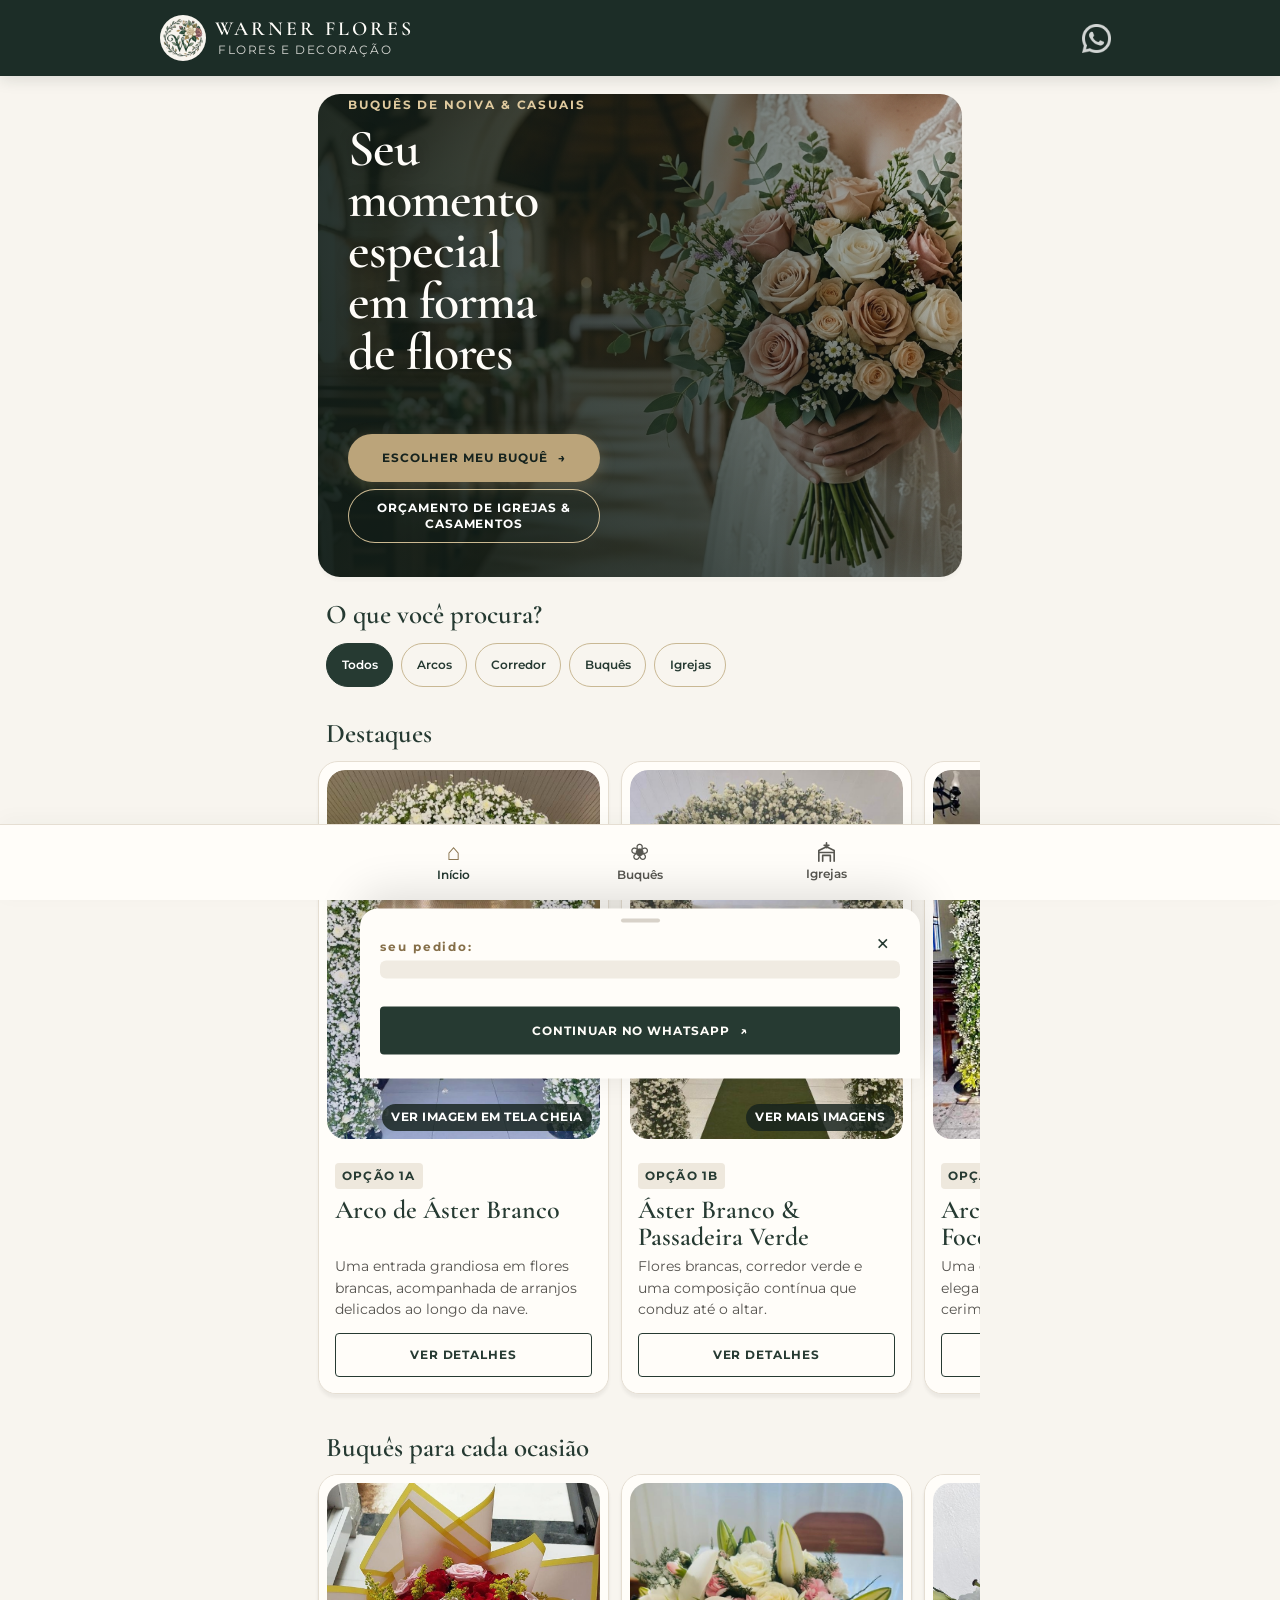
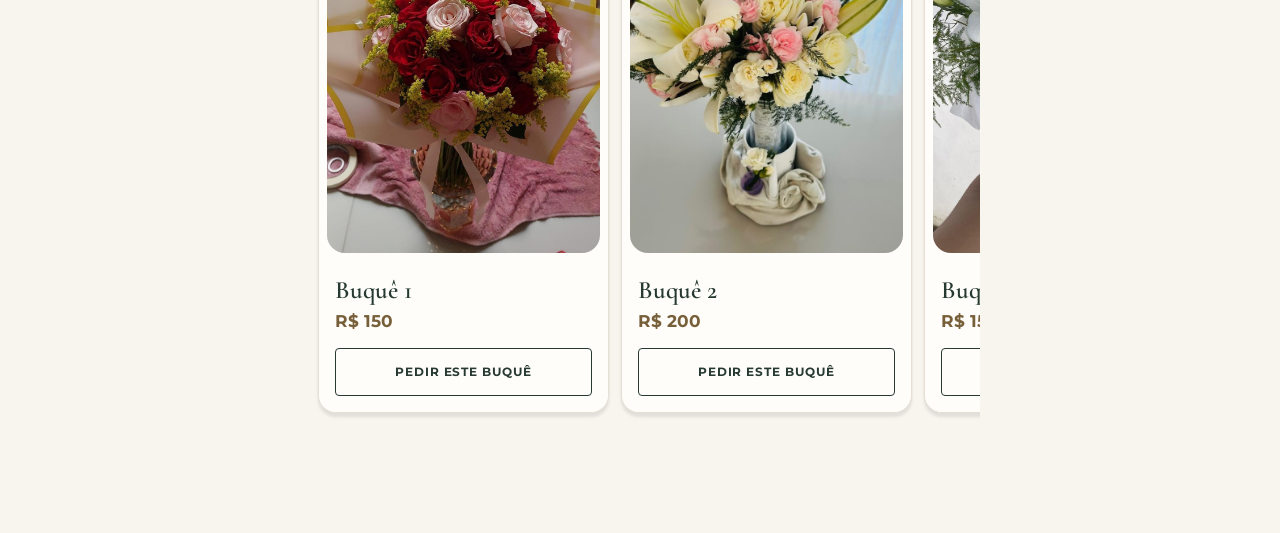
==== commit 2499ab5c: "adicionado os boques de noiva e box-shadow" ====
--- a/index.html
+++ b/index.html
@@ -128,8 +128,9 @@
     <section class="page" id="buques" data-page="buques" aria-label="Buquês de presente">
       <div class="page-content bouquet-page">
         <div class="chips bouquet-category-chips" role="tablist" aria-label="Categorias de buquês">
-          <button class="chip" type="button" role="tab" aria-controls="readyBouquets giftCategoryContent bridalCategoryContent"
-            aria-selected="false" data-bouquet-category="todos">Todos</button>
+          <button class="chip" type="button" role="tab"
+            aria-controls="readyBouquets giftCategoryContent bridalCategoryContent" aria-selected="false"
+            data-bouquet-category="todos">Todos</button>
           <button class="chip active" type="button" role="tab" aria-controls="readyBouquets giftCategoryContent"
             aria-selected="true" data-bouquet-category="presentes">Presentes</button>
           <button class="chip" type="button" role="tab" aria-controls="readyBouquets bridalCategoryContent"
@@ -236,7 +237,7 @@
       aria-label="Imagem anterior">‹</button>
     <button class="photo-viewer-arrow next" type="button" id="photoViewerNext" aria-label="Próxima imagem">›</button>
     <div class="photo-viewer-dots" id="photoViewerDots" aria-label="Selecionar imagem"></div>
-    <p class="photo-viewer-hint">Deslize para ver outras imagens</p>
+    <p class="photo-viewer-hint hidden" id="photoViewerHint">Deslize para ver outras imagens</p>
   </section>
 
   <div class="sheet-backdrop" id="sheetBackdrop"></div>
@@ -244,8 +245,7 @@
     aria-labelledby="sheetTitle">
     <div class="sheet-handle" aria-hidden="true"></div><button class="sheet-close" id="closeSheet"
       aria-label="Fechar formulário">×</button>
-    <p class="eyebrow">SOLICITAR ORÇAMENTO</p>
-    <h2 id="sheetTitle">Vamos falar do seu dia.</h2>
+    <p class="eyebrow"> seu pedido:</p>
     <div class="selected-product" id="selectedOption"></div>
     <form id="budgetForm">
       <div id="formFields"></div><button class="button button-green" id="sendWhatsApp" type="submit">CONTINUAR NO
@@ -255,4 +255,4 @@
   <script src="script.js"></script>
 </body>
 
-</html>
+</html>
--- a/style.css
+++ b/style.css
@@ -157,6 +157,7 @@
   justify-content: flex-end;
   overflow: hidden;
   color: white;
+  box-shadow: 0px 4px 3px #43444707;
   background-image: linear-gradient(90deg, rgba(16, 29, 24, .9) 0%, rgba(16, 29, 24, .68) 57%, rgba(16, 29, 24, .2) 100%), linear-gradient(0deg, rgba(16, 29, 24, .42) 0%, transparent 65%), url('imagens/hero_background.jfif');
   background-position: 58% center;
   background-size: cover;
@@ -349,7 +350,7 @@
   flex: 0 0 auto;
   border: 1px solid #c9b894;
   border-radius: 30px;
-  padding: 0 15px;
+  padding: 0 14.5px;
   color: var(--green);
   background: transparent;
   font-size: 12px;
@@ -368,6 +369,7 @@
   overflow-x: auto;
   margin: 0 -18px;
   padding: 0 48px 10px 18px;
+  scroll-padding-inline: 18px;
   scroll-snap-type: x mandatory;
   scrollbar-width: thin;
 }
@@ -378,16 +380,17 @@
   min-width: 0;
   overflow: hidden;
   border: 1px solid var(--line);
-  border-radius: 12px;
+  border-radius: 20px 20px 18px 18px;
   background: var(--white);
-  box-shadow: 0 3px 15px #263a3208;
+  box-shadow: 0px 4px 3px #43444710;
+
 }
 
 .highlight-card {
-  height: 500px;
+  height: auto;
   flex: 0 0 84%;
-  display: flex;
-  flex-direction: column;
+  display: grid;
+  grid-template-rows: auto auto;
   scroll-snap-align: start;
 }
 
@@ -423,9 +426,12 @@
 }
 
 .highlight-image {
-  height: 210px;
-  flex: 0 0 210px;
+  height: auto;
+  aspect-ratio: 3 / 4;
+  flex: 0 0 auto;
   overflow: hidden;
+  border-radius: 15px;
+  padding: 8px;
 }
 
 .highlight-image img,
@@ -436,6 +442,10 @@
   width: 100%;
   height: 100%;
   object-fit: cover;
+}
+
+.highlight-image img {
+  border-radius: 18px;
 }
 
 .image-gallery-trigger {
@@ -449,6 +459,10 @@
   color: white;
   background: transparent;
   cursor: zoom-in;
+}
+
+.highlight-image .image-gallery-trigger {
+  border-radius: 18px;
 }
 
 .image-gallery-trigger img {
@@ -484,10 +498,12 @@
 }
 
 .highlight-copy {
-  flex: 1;
-  padding: 14px 15px 16px;
+  min-width: 0;
+  padding: 16px;
   display: flex;
   flex-direction: column;
+  align-items: flex-start;
+  background: var(--white);
 }
 
 .badge {
@@ -609,6 +625,7 @@
   overflow-x: auto;
   margin: 0 -18px;
   padding: 0 48px 12px 18px;
+  scroll-padding-inline: 18px;
   scroll-snap-type: x mandatory;
   scrollbar-width: thin;
 }
@@ -618,7 +635,8 @@
   flex: 0 0 84%;
   overflow: hidden;
   border: 1px solid var(--line);
-  border-radius: 12px;
+  border-radius: 20px 20px 18px 18px;
+  box-shadow: 0px 4px 3px #4344471f;
   display: grid;
   grid-template-rows: auto auto;
   background: var(--white);
@@ -630,6 +648,8 @@
   aspect-ratio: 3 / 4;
   flex: 0 0 auto;
   overflow: hidden;
+  border-radius: 18px;
+  padding: 8px;
   display: grid;
   place-items: center;
   background-color: #eee7da;
@@ -705,7 +725,8 @@
 .home-bouquet-photo {
   width: 100%;
   border: 0;
-  padding: 0;
+  padding: 8px;
+  background: var(--white);
   color: inherit;
   font: inherit;
   cursor: zoom-in;
@@ -715,6 +736,7 @@
   display: block;
   width: 100%;
   height: 100%;
+  border-radius: 18px;
   object-fit: cover;
 }
 
@@ -1242,7 +1264,7 @@
   border-radius: 10px;
   padding: 9px;
   background: var(--white);
-  box-shadow: 0 4px 14px #263a320d;
+  box-shadow: 0px 4px 3px #43444705;
 }
 
 .ready-bouquet-card img {
@@ -1297,6 +1319,10 @@
   font-size: 18px;
 }
 
+.ready-bouquet-price.price-on-request {
+  font-size: 14px;
+}
+
 .ready-bouquet-card .button {
   width: 100%;
   padding-inline: 7px;
@@ -1374,7 +1400,7 @@
   padding: 14px;
   display: flex;
   align-items: center;
-  gap: 15px;
+  box-shadow: 0px 4px 3px #4344471f gap: 15px;
 }
 
 .rose-art {
@@ -1822,6 +1848,7 @@
     margin: 18px 18px 0;
     background-position: 58% center;
     padding: 34px 30px;
+
   }
 
   .home-hero h1,
@@ -1852,12 +1879,14 @@
 
   .highlight-row {
     margin-inline: -26px;
-    padding: 0 56px 10px 26px;
+    padding: 0 56px 10px 18px;
+    scroll-padding-inline: 18px;
   }
 
   .home-bouquet-row {
     margin-inline: -26px;
-    padding: 0 56px 12px 26px;
+    padding: 0 56px 12px 18px;
+    scroll-padding-inline: 18px;
   }
 
   .highlight-card {
@@ -1866,11 +1895,6 @@
 
   .home-bouquet-card {
     flex-basis: 48%;
-  }
-
-  .highlight-image {
-    height: 230px;
-    flex-basis: 230px;
   }
 
   .option-image-wrap,
@@ -1921,4 +1945,4 @@
     scroll-behavior: auto !important;
     transition: none !important;
   }
-}
+}
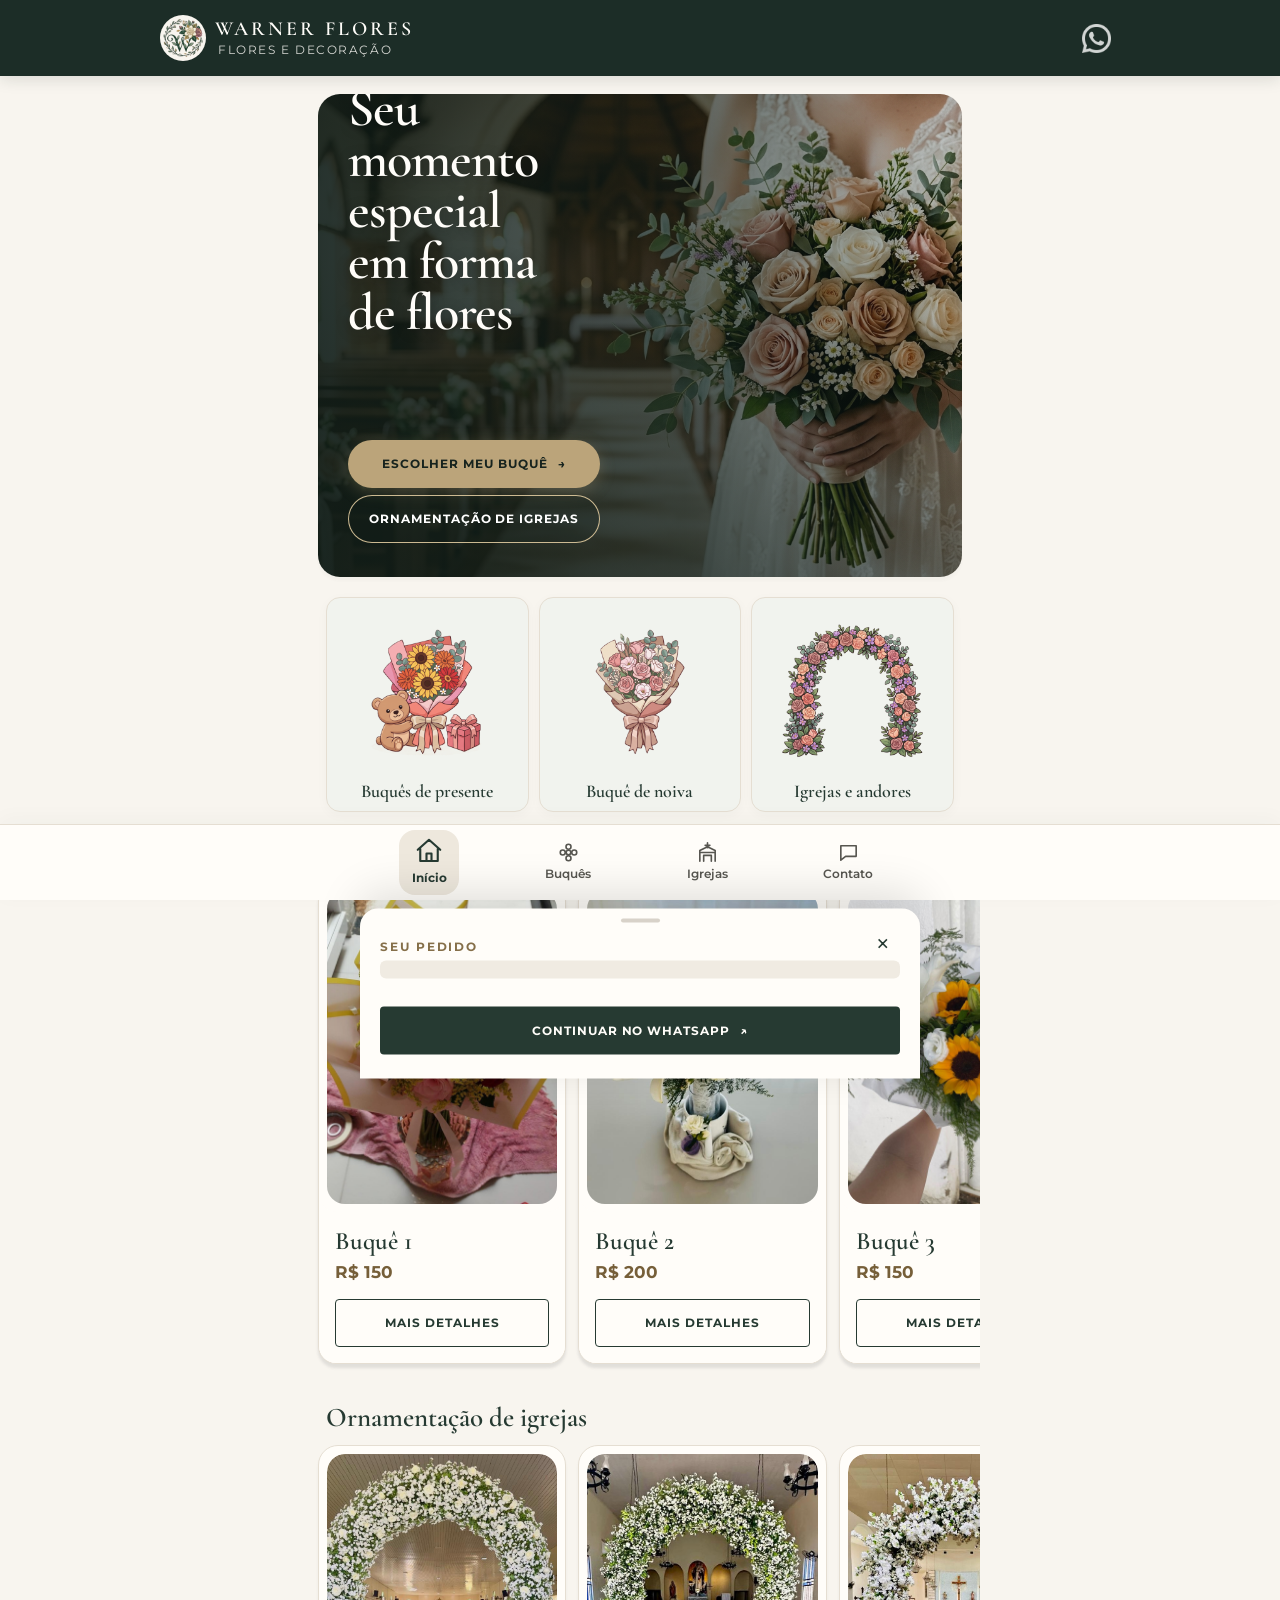
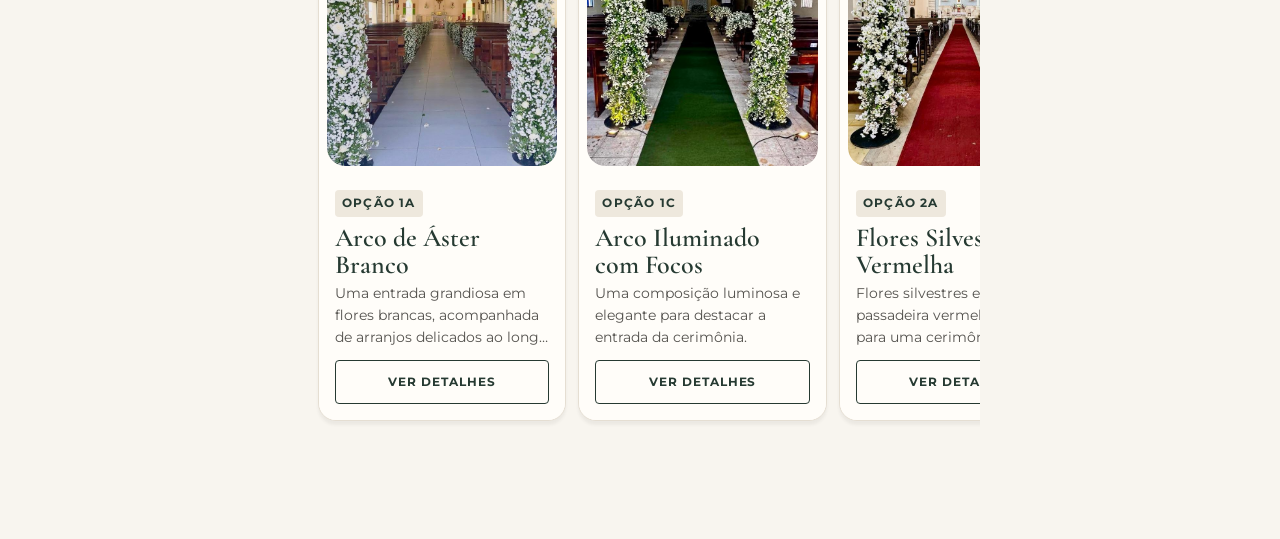
==== commit 25411927: "versão 2.0" ====
--- a/index.html
+++ b/index.html
@@ -56,73 +56,45 @@
   <main>
     <section class="page active" id="inicio" data-page="inicio" aria-label="Início">
       <div class="home-hero">
-        <p class="eyebrow">BUQUÊS DE NOIVA &amp; CASUAIS</p>
+        <p class="eyebrow">BUQUÊS DE NOIVA &amp; PRESENTES</p>
         <h1>Seu momento especial em forma de flores</h1>
-        <p></p>
+        <p>Buquês feitos com flores frescas, com entrega em Arapiraca e região.</p>
         <div class="home-hero-actions">
           <a class="button button-gold" href="#buques" data-go="buques">ESCOLHER MEU BUQUÊ <span
               aria-hidden="true">→</span></a>
           <button class="button home-hero-secondary" type="button"
-            data-request="Orçamento de igrejas e casamentos">ORÇAMENTO DE IGREJAS &amp; CASAMENTOS</button>
+            data-request="Orçamento de igrejas e casamentos">ORNAMENTAÇÃO DE IGREJAS</button>
         </div>
       </div>
       <div class="page-content">
-        <div class="section-title">
-          <div>
-            <h2>O que você procura?</h2>
-          </div>
-        </div>
-        <div class="chips category-chips" aria-label="Categorias"><button class="chip active"
-            data-filter="todos">Todos</button><button class="chip" data-filter="arcos">Arcos</button><button
-            class="chip" data-filter="corredor">Corredor</button><button class="chip"
-            data-filter="buques">Buquês</button><button class="chip" data-filter="igrejas">Igrejas</button></div>
-        <div class="section-title spaced">
-          <div>
-            <h2>Destaques</h2>
-          </div>
-        </div>
+        <div class="entry-grid" aria-label="Escolha uma categoria">
+          <button class="entry-card" type="button" data-go-bouquet="presentes"><img src="imagens/buque_presente_ta.png" alt="" width="400" height="400" loading="lazy"><span>Buquês de presente</span></button>
+          <button class="entry-card" type="button" data-go-bouquet="noivas"><img src="imagens/boque_noica_tab.png" alt="" width="400" height="400" loading="lazy"><span>Buquê de noiva</span></button>
+          <button class="entry-card" type="button" data-go="igrejas"><img src="imagens/arco_flores_tab.png" alt="" width="400" height="400" loading="lazy"><span>Igrejas e andores</span></button>
+        </div>
+        <div class="section-title spaced bouquet-carousel-heading"><div><h2>Buquês para cada ocasião</h2></div></div>
+        <div class="home-bouquet-row" id="homeBouquetCarousel" aria-label="Carrossel de buquês disponíveis"></div>
+        <div class="section-title spaced"><div><h2>Ornamentação de igrejas</h2></div></div>
         <div class="highlight-row" id="homeHighlights"></div>
-        <div class="section-title spaced bouquet-carousel-heading">
-          <div>
-            <h2>Buquês para cada ocasião</h2>
-          </div>
-        </div>
-        <div class="home-bouquet-row" id="homeBouquetCarousel" aria-label="Carrossel de buquês disponíveis"></div>
-      </div>
-      </div>
-    </section>
-
-    <section class="page" id="catalogo" data-page="catalogo" aria-label="Catálogo de decorações">
+      </div>
+    </section>
+
+    <section class="page" id="igrejas" data-page="igrejas" aria-label="Ornamentação de igrejas">
       <div class="page-content page-heading">
-        <p class="eyebrow">DECORAÇÃO PARA CASAMENTOS</p>
-        <h1>Catálogo de decorações</h1>
-        <p>Explore arcos, corredores e composições para o altar da sua cerimônia.</p>
-        <label class="search catalog-search"><span aria-hidden="true">⌕</span><input id="catalogSearch" type="search"
-            placeholder="Buscar estilo, cor ou ambiente…" aria-label="Buscar no catálogo"></label>
-      </div>
-      <div class="chips filter-chips" aria-label="Filtros do catálogo"><button class="chip active"
-          data-catalog-filter="todos">Todos os estilos</button><button class="chip"
-          data-catalog-filter="style01">1A–1D</button><button class="chip" data-catalog-filter="luz">Com
-          luz</button><button class="chip" data-catalog-filter="passadeira">Passadeira</button></div>
-      <div class="page-content product-list" id="productList" aria-live="polite"></div>
-    </section>
-
-    <section class="page" id="igrejas" data-page="igrejas" aria-label="Catálogo de decorações">
-      <div class="page-content page-heading">
-        <p class="eyebrow">DECORAÇÃO PARA CASAMENTOS</p>
-        <h1>Catálogo de decorações</h1>
-        <p>Explore arcos, corredores e composições para o altar da sua cerimônia.</p>
-        <label class="search catalog-search"><span aria-hidden="true">⌕</span><input id="churchCatalogSearch"
-            type="search" placeholder="Buscar estilo, cor ou ambiente…"
-            aria-label="Buscar no catálogo de decorações"></label>
-      </div>
-      <div class="chips filter-chips" aria-label="Filtros do catálogo de decorações">
-        <button class="chip active" data-catalog-filter="todos">Todos os estilos</button>
-        <button class="chip" data-catalog-filter="style01">1A–1D</button>
+        <p class="eyebrow">IGREJAS E CELEBRAÇÕES</p>
+        <h1>Ornamentações e decorações para igrejas</h1>
+        <p>Altares, arcos, corredores, nichos, andores e festas religiosas.</p>
+      </div>
+      <div class="chips filter-chips" aria-label="Filtros da ornamentação">
+        <button class="chip active" data-catalog-filter="todos">Todas</button>
+        <button class="chip" data-catalog-filter="arcos">Arcos</button>
+        <button class="chip" data-catalog-filter="corredor">Corredor</button>
+        <button class="chip" data-catalog-filter="altar">Altar</button>
         <button class="chip" data-catalog-filter="luz">Com luz</button>
         <button class="chip" data-catalog-filter="passadeira">Passadeira</button>
       </div>
       <div class="page-content product-list" id="churchProductList" aria-live="polite"></div>
+      <div class="page-content"><aside class="church-cta"><h3>Andores, festas religiosas e outras celebrações</h3><p>Ornamentamos andores, procissões, festas de padroeiro, missas e eventos da paróquia. Conte o que você precisa.</p><button class="button button-green" type="button" data-request="Orçamento de andores e festas religiosas">PEDIR ORÇAMENTO</button></aside></div>
     </section>
 
     <section class="page" id="buques" data-page="buques" aria-label="Buquês de presente">
@@ -137,21 +109,21 @@
             aria-selected="false" data-bouquet-category="noivas">Noivas</button>
         </div>
         <h1 class="minor-title ready-bouquets-title">Buquês disponíveis</h1>
+        <div class="chips price-chips" role="group" aria-label="Filtrar por preço"><button class="chip active" type="button" data-price="todos">Qualquer preço</button><button class="chip" type="button" data-price="0-100">Até R$ 100</button><button class="chip" type="button" data-price="100-200">R$ 100 a 200</button><button class="chip" type="button" data-price="200-9999">Acima de R$ 200</button></div>
         <div class="ready-bouquets-grid" id="readyBouquets" aria-label="Buquês disponíveis"></div>
         <div id="giftCategoryContent">
           <p class="eyebrow">PRESENTES ESPECIAIS</p>
           <h1>Buquê de rosas</h1>
-          <p class="eyebrow">Escolhao tamanho e quantidade</p>
+          <p class="eyebrow">Escolha o tamanho e quantidade</p>
           <div class="segment" role="group" aria-label="Tamanho das rosas"><button class="segment-option active"
               data-size="P">Tamanho P <small>desde R$ 25</small></button><button class="segment-option"
               data-size="G">Tamanho G <small>desde R$ 35</small></button></div>
           <label class="minor-title quantity-label" for="quantitySelect">Quantidade de rosas</label><select
             class="quantity-select" id="quantitySelect" aria-label="Escolha a quantidade de rosas"></select>
           <button class="bouquet-order button button-green" id="bouquetOrder">PEDIR 5 ROSAS P · R$ 50</button>
-          <p class="delivery-note">Entregamos em Arapiraca e região.<br /> [FORMAS DE PAGAMENTO].</p>
+          <p class="delivery-note">Entregamos em Arapiraca e região.</p>
           <article class="rose-card">
-            <button class="rose-art gallery-placeholder-trigger" type="button" data-gallery-key="rose"
-              data-gallery-title="Rosa decorada" aria-label="Ver imagens da rosa decorada">✿</button>
+            <div class="rose-art" aria-hidden="true">✿</div>
             <div>
               <p class="eyebrow">UM DETALHE ESPECIAL</p>
               <h3>Rosa decorada</h3>
@@ -175,8 +147,8 @@
     <section class="page" id="contato" data-page="contato" aria-label="Contato">
       <div class="contact-hero">
         <p class="eyebrow">VAMOS CONVERSAR</p>
-        <h1>Gostou de alguma decoração?</h1>
-        <p>Conte pra gente como imaginou esse dia. Vamos preparar uma proposta especial para você.</p><button
+        <h1>Vamos falar do seu buquê?</h1>
+        <p>Conte o que você imaginou e preparamos uma proposta para você.</p><button
           class="button button-gold" data-request="Orçamento de decoração">PEDIR ORÇAMENTO ↗</button>
       </div>
       <div class="page-content contact-links"><a class="direct-whatsapp" href="#" data-origin="Contato" target="_blank"
@@ -194,17 +166,11 @@
     </section>
   </main>
 
-  <nav class="bottom-nav" aria-label="Navegação principal"><a href="#inicio" class="nav-item active"
-      data-nav="inicio"><span aria-hidden="true">⌂</span><small>Início</small></a><a href="#buques" class="nav-item"
-      data-nav="buques"><span aria-hidden="true">❀</span><small>Buquês</small></a><a href="#igrejas" class="nav-item"
-      data-nav="igrejas"><svg viewBox="0 0 24 24" fill="none" stroke="currentColor" stroke-width="1.7"
-        stroke-linecap="round" stroke-linejoin="round" aria-hidden="true">
-        <path d="M12 2v5M9.5 4.5h5M4 21V10l8-4 8 4v11M8 21v-6h8v6M4 12h16" />
-      </svg><small>Igrejas</small></a></nav>
-
-  <section class="detail-screen" id="detailScreen" aria-hidden="true" aria-label="Detalhe da decoração">
+  <nav class="bottom-nav" aria-label="Navegação principal"><a href="#inicio" class="nav-item active" data-nav="inicio"><svg viewBox="0 0 24 24" fill="none" stroke="currentColor" stroke-width="1.7" stroke-linecap="round" stroke-linejoin="round" aria-hidden="true"><path d="M3 11l9-8 9 8M5 10v10h14V10M10 20v-6h4v6"/></svg><small>Início</small></a><a href="#buques" class="nav-item" data-nav="buques"><svg viewBox="0 0 24 24" fill="none" stroke="currentColor" stroke-width="1.7" stroke-linecap="round" stroke-linejoin="round" aria-hidden="true"><circle cx="12" cy="12" r="2.4"/><circle cx="12" cy="6" r="2.6"/><circle cx="12" cy="18" r="2.6"/><circle cx="6" cy="12" r="2.6"/><circle cx="18" cy="12" r="2.6"/></svg><small>Buquês</small></a><a href="#igrejas" class="nav-item" data-nav="igrejas"><svg viewBox="0 0 24 24" fill="none" stroke="currentColor" stroke-width="1.7" stroke-linecap="round" stroke-linejoin="round" aria-hidden="true"><path d="M12 2v5M9.5 4.5h5M4 21V10l8-4 8 4v11M8 21v-6h8v6M4 12h16"/></svg><small>Igrejas</small></a><a href="#contato" class="nav-item" data-nav="contato"><svg viewBox="0 0 24 24" fill="none" stroke="currentColor" stroke-width="1.7" stroke-linecap="round" stroke-linejoin="round" aria-hidden="true"><path d="M4 5h16v11H9l-5 4z"/></svg><small>Contato</small></a></nav>
+
+  <section class="detail-screen" id="detailScreen" aria-hidden="true" role="dialog" aria-modal="true" aria-labelledby="detailTitle" aria-label="Detalhes do produto">
     <header class="detail-top"><button class="back-button" id="closeDetail"
-        aria-label="Voltar ao catálogo">←</button><strong id="detailCode">Opção</strong><span class="detail-spacer"
+        aria-label="Fechar detalhes">←</button><strong id="detailCode">Opção</strong><span class="detail-spacer"
         aria-hidden="true"></span></header>
     <div class="detail-gallery" id="detailGallery" aria-label="Fotos da decoração">
       <div class="gallery-track" id="detailGalleryTrack"></div>
@@ -215,13 +181,15 @@
       <div class="gallery-dots hidden" id="galleryDots" aria-label="Selecionar foto"></div>
     </div>
     <div class="page-content detail-copy">
-      <p class="eyebrow">DECORAÇÃO PARA IGREJA</p>
+      <p class="eyebrow" id="detailCategoryLabel">DECORAÇÃO PARA IGREJA</p>
       <h1 id="detailTitle"></h1>
       <p id="detailDescription"></p>
-      <h2 class="minor-title">Inclui</h2>
-      <ul class="include-list" id="detailIncludes"></ul>
+      <div id="detailIncludesBlock">
+        <h2 class="minor-title">Inclui</h2>
+        <ul class="include-list" id="detailIncludes"></ul>
+      </div>
     </div>
-    <div class="detail-cta"><span>Investimento sob consulta</span><button class="button button-green"
+    <div class="detail-cta"><span id="detailInvestment">Investimento sob consulta</span><button class="button button-green"
         id="detailBudget">PEDIR ORÇAMENTO PELO WHATSAPP</button></div>
   </section>
 
@@ -245,14 +213,15 @@
     aria-labelledby="sheetTitle">
     <div class="sheet-handle" aria-hidden="true"></div><button class="sheet-close" id="closeSheet"
       aria-label="Fechar formulário">×</button>
-    <p class="eyebrow"> seu pedido:</p>
-    <div class="selected-product" id="selectedOption"></div>
+    <p class="eyebrow">SEU PEDIDO</p>
+    <div class="selected-product"><img class="selected-thumb" id="selectedThumb" alt="" width="48" height="48" hidden><span id="selectedOption"></span></div>
     <form id="budgetForm">
       <div id="formFields"></div><button class="button button-green" id="sendWhatsApp" type="submit">CONTINUAR NO
         WHATSAPP <span aria-hidden="true">↗</span></button>
     </form>
   </section>
+  <div class="toast" id="toast" role="status" aria-live="polite"></div>
   <script src="script.js"></script>
 </body>
 
-</html>+</html>
--- a/style.css
+++ b/style.css
@@ -544,6 +544,7 @@
   overflow: hidden;
   -webkit-box-orient: vertical;
   -webkit-line-clamp: 3;
+  line-clamp: 3;
 }
 
 .highlight-copy .button {
@@ -1259,6 +1260,8 @@
 
 .ready-bouquet-card {
   min-width: 0;
+  display: flex;
+  flex-direction: column;
   overflow: hidden;
   border: 1px solid #e8e1d7;
   border-radius: 10px;
@@ -1277,6 +1280,7 @@
 
 .ready-bouquet-photo {
   display: block;
+  flex: 0 0 auto;
   width: 100%;
   border: 0;
   padding: 0;
@@ -1292,31 +1296,39 @@
 }
 
 .ready-bouquet-description {
-  min-height: 0;
+  height: calc(1.7em + 1.7em + 1.7em);
+  flex: 0 0 auto;
   margin: 9px 0 4px;
   color: var(--muted);
   font-size: 13px;
+  line-height: 1.7;
+  display: -webkit-box;
+  overflow: hidden;
+  -webkit-box-orient: vertical;
+  -webkit-line-clamp: 3;
 }
 
 .ready-bouquet-name {
+  height: 1em;
+  flex: 0 0 auto;
   margin: 10px 0 0;
-  color: var(--green);
-  font: 600 22px/1.1 'Cormorant Garamond', serif;
-}
-
-.ready-bouquet-name+.ready-bouquet-description:empty {
-  display: none;
-}
-
-.ready-bouquet-description:not(:empty) {
-  min-height: 36px;
+  overflow: hidden;
+  color: var(--green);
+  font: 600 22px/1 'Cormorant Garamond', serif;
+  display: -webkit-box;
+  -webkit-box-orient: vertical;
+  -webkit-line-clamp: 1;
+  line-clamp: 1;
 }
 
 .ready-bouquet-price {
   display: block;
+  min-height: 22px;
+  flex: 0 0 auto;
   margin: 9px 0;
   color: var(--green);
   font-size: 18px;
+  line-height: 1.2;
 }
 
 .ready-bouquet-price.price-on-request {
@@ -1325,6 +1337,8 @@
 
 .ready-bouquet-card .button {
   width: 100%;
+  height: 38px;
+  flex: 0 0 auto;
   padding-inline: 7px;
   min-height: 38px;
   padding-block: 7px;
@@ -1945,4 +1959,33 @@
     scroll-behavior: auto !important;
     transition: none !important;
   }
-}+}
+/* ===== Ajustes v2 ===== */
+.highlight-row,.home-bouquet-row{scrollbar-width:none}
+.highlight-row::-webkit-scrollbar,.home-bouquet-row::-webkit-scrollbar{display:none}
+.entry-grid{display:grid;grid-template-columns:repeat(3,1fr);gap:10px;margin:20px 0 8px}
+.entry-card{display:flex;flex-direction:column;align-items:center;gap:6px;padding:8px 6px 10px;border:1px solid var(--line);border-radius:14px;background:#F1F3EE;color:var(--green);text-align:center;box-shadow:0 3px 12px #263a3208}
+.entry-card img{display:block;width:100%;height:auto;aspect-ratio:1/.9;object-fit:contain}
+.entry-card span{font:600 18px/1.05 'Cormorant Garamond',serif}
+.entry-card:active{transform:scale(.97)}
+.entry-card:focus-visible{outline:2px solid var(--gold);outline-offset:2px}
+.price-chips{margin:0 0 14px}
+.church-cta{margin:6px 0 4px;padding:20px 18px;border:1px solid var(--line);border-left:3px solid var(--gold);border-radius:0 12px 12px 0;background:var(--white)}
+.church-cta h3{font:600 25px/1.05 'Cormorant Garamond',serif;color:var(--green);margin:0 0 8px}
+.church-cta p{font-size:14px;color:var(--muted);margin:0 0 14px}
+.selected-product{display:flex;align-items:center;gap:10px}
+.selected-thumb{width:48px;height:48px;flex:0 0 48px;border-radius:6px;object-fit:cover}
+.selected-thumb[hidden]{display:none}
+.toast{position:fixed;z-index:70;left:50%;bottom:96px;max-width:calc(100% - 36px);transform:translate(-50%,16px);padding:12px 18px;border-radius:8px;background:var(--dark);color:#fff;font-size:14px;opacity:0;visibility:hidden;transition:.25s}
+.toast.show{opacity:1;visibility:visible;transform:translate(-50%,0)}
+
+/* Carrosséis ~15% menores */
+.highlight-card,.home-bouquet-card{flex-basis:71%}
+@media(min-width:700px){.highlight-card,.home-bouquet-card{flex-basis:41%}}
+
+/* Aba selecionada com mais destaque */
+.nav-item{padding:0 8px;border-radius:16px;transition:background .2s,color .2s}
+.nav-item svg{transition:transform .2s}
+.nav-item.active{background:#eee8dd}
+.nav-item.active svg{width:30px;height:30px;transform:translateY(-2px)}
+.nav-item.active small{font-weight:700}
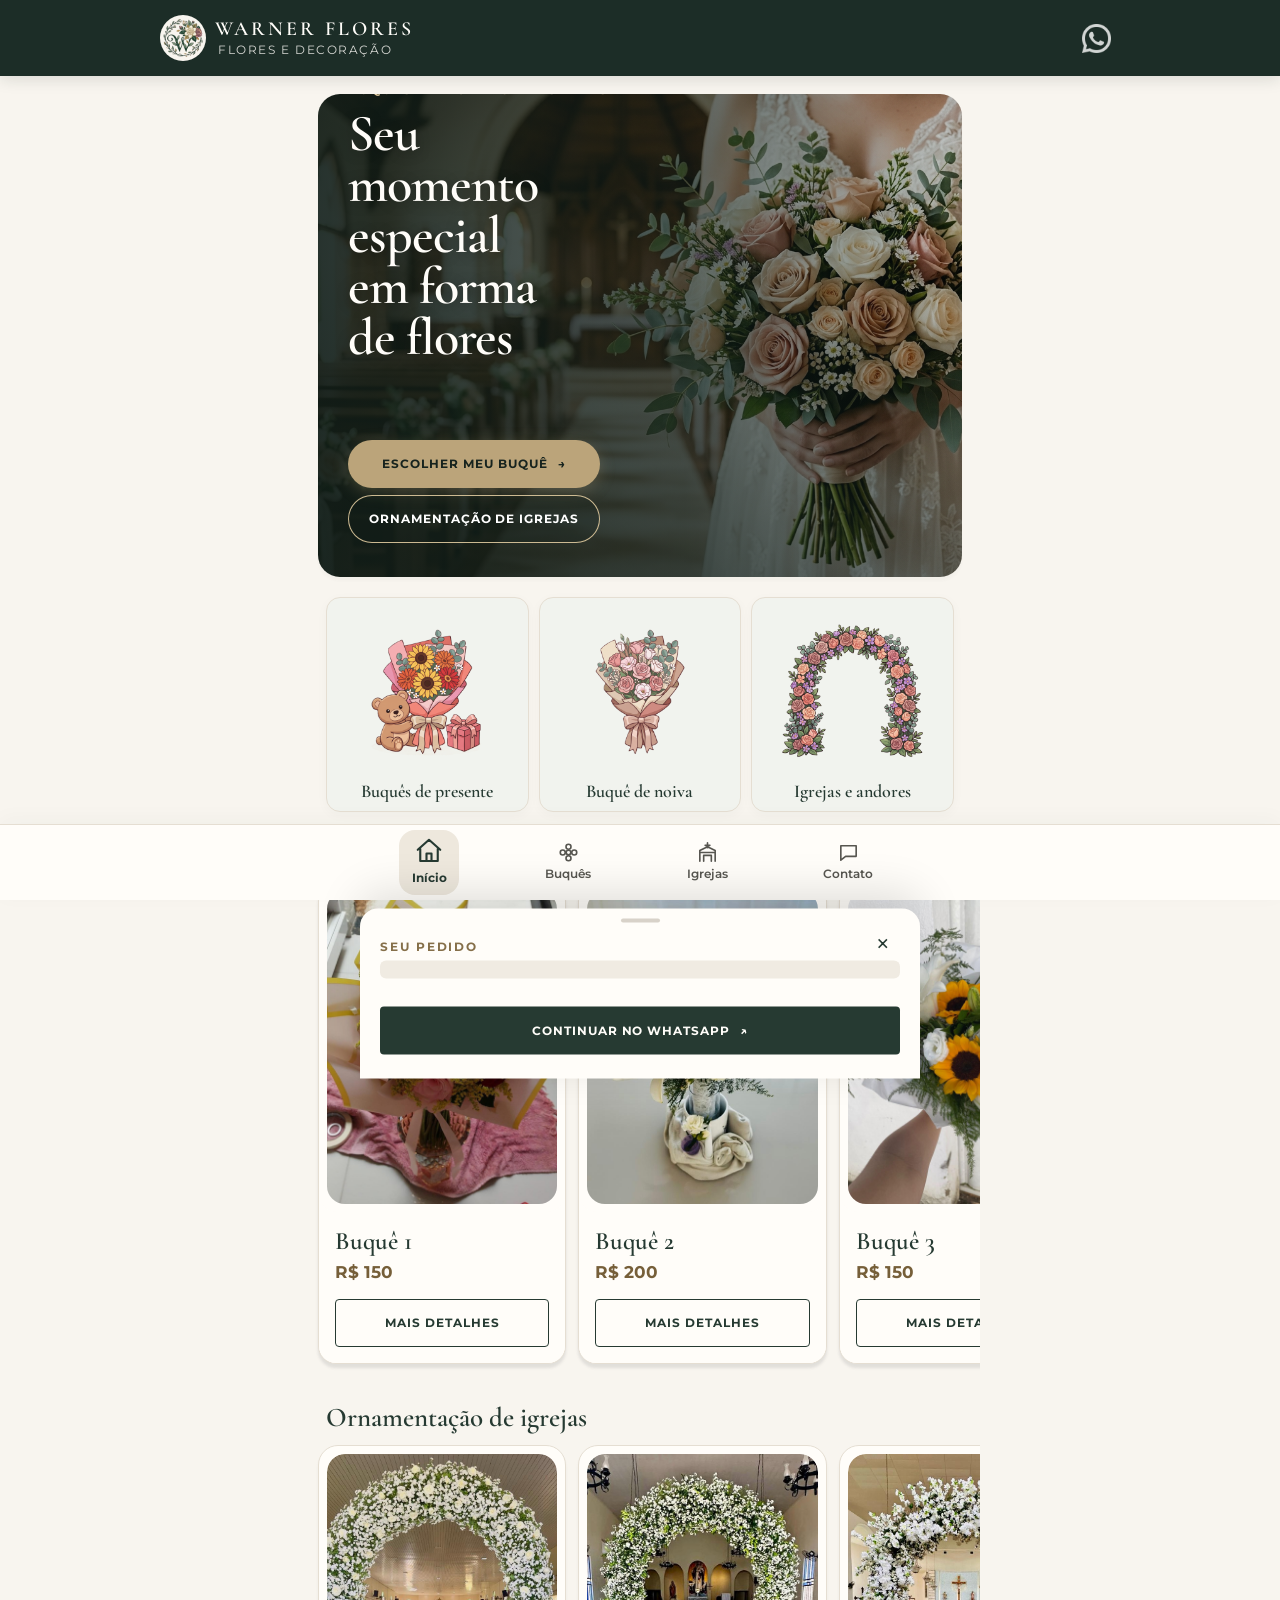
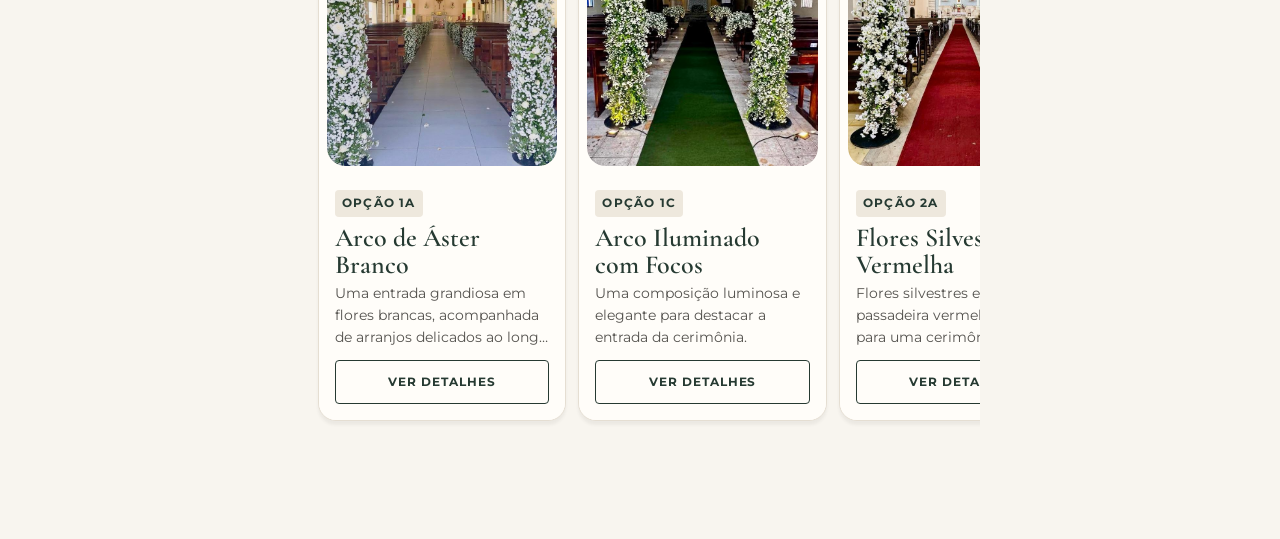
==== commit 0b54d774: "adicionando o iframe do instagram na aba contato" ====
--- a/index.html
+++ b/index.html
@@ -68,13 +68,24 @@
       </div>
       <div class="page-content">
         <div class="entry-grid" aria-label="Escolha uma categoria">
-          <button class="entry-card" type="button" data-go-bouquet="presentes"><img src="imagens/buque_presente_ta.png" alt="" width="400" height="400" loading="lazy"><span>Buquês de presente</span></button>
-          <button class="entry-card" type="button" data-go-bouquet="noivas"><img src="imagens/boque_noica_tab.png" alt="" width="400" height="400" loading="lazy"><span>Buquê de noiva</span></button>
-          <button class="entry-card" type="button" data-go="igrejas"><img src="imagens/arco_flores_tab.png" alt="" width="400" height="400" loading="lazy"><span>Igrejas e andores</span></button>
-        </div>
-        <div class="section-title spaced bouquet-carousel-heading"><div><h2>Buquês para cada ocasião</h2></div></div>
+          <button class="entry-card" type="button" data-go-bouquet="presentes"><img src="imagens/buque_presente_ta.png"
+              alt="" width="400" height="400" loading="lazy"><span>Buquês de presente</span></button>
+          <button class="entry-card" type="button" data-go-bouquet="noivas"><img src="imagens/boque_noica_tab.png"
+              alt="" width="400" height="400" loading="lazy"><span>Buquê de noiva</span></button>
+          <button class="entry-card" type="button" data-go="igrejas"><img src="imagens/arco_flores_tab.png" alt=""
+              width="400" height="400" loading="lazy"><span>Igrejas e andores</span></button>
+        </div>
+        <div class="section-title spaced bouquet-carousel-heading">
+          <div>
+            <h2>Buquês para cada ocasião</h2>
+          </div>
+        </div>
         <div class="home-bouquet-row" id="homeBouquetCarousel" aria-label="Carrossel de buquês disponíveis"></div>
-        <div class="section-title spaced"><div><h2>Ornamentação de igrejas</h2></div></div>
+        <div class="section-title spaced">
+          <div>
+            <h2>Ornamentação de igrejas</h2>
+          </div>
+        </div>
         <div class="highlight-row" id="homeHighlights"></div>
       </div>
     </section>
@@ -94,7 +105,14 @@
         <button class="chip" data-catalog-filter="passadeira">Passadeira</button>
       </div>
       <div class="page-content product-list" id="churchProductList" aria-live="polite"></div>
-      <div class="page-content"><aside class="church-cta"><h3>Andores, festas religiosas e outras celebrações</h3><p>Ornamentamos andores, procissões, festas de padroeiro, missas e eventos da paróquia. Conte o que você precisa.</p><button class="button button-green" type="button" data-request="Orçamento de andores e festas religiosas">PEDIR ORÇAMENTO</button></aside></div>
+      <div class="page-content">
+        <aside class="church-cta">
+          <h3>Andores, festas religiosas e outras celebrações</h3>
+          <p>Ornamentamos andores, procissões, festas de padroeiro, missas e eventos da paróquia. Conte o que você
+            precisa.</p><button class="button button-green" type="button"
+            data-request="Orçamento de andores e festas religiosas">PEDIR ORÇAMENTO</button>
+        </aside>
+      </div>
     </section>
 
     <section class="page" id="buques" data-page="buques" aria-label="Buquês de presente">
@@ -109,7 +127,10 @@
             aria-selected="false" data-bouquet-category="noivas">Noivas</button>
         </div>
         <h1 class="minor-title ready-bouquets-title">Buquês disponíveis</h1>
-        <div class="chips price-chips" role="group" aria-label="Filtrar por preço"><button class="chip active" type="button" data-price="todos">Qualquer preço</button><button class="chip" type="button" data-price="0-100">Até R$ 100</button><button class="chip" type="button" data-price="100-200">R$ 100 a 200</button><button class="chip" type="button" data-price="200-9999">Acima de R$ 200</button></div>
+        <div class="chips price-chips" role="group" aria-label="Filtrar por preço"><button class="chip active"
+            type="button" data-price="todos">Qualquer preço</button><button class="chip" type="button"
+            data-price="0-100">Até R$ 100</button><button class="chip" type="button" data-price="100-200">R$ 100 a
+            200</button><button class="chip" type="button" data-price="200-9999">Acima de R$ 200</button></div>
         <div class="ready-bouquets-grid" id="readyBouquets" aria-label="Buquês disponíveis"></div>
         <div id="giftCategoryContent">
           <p class="eyebrow">PRESENTES ESPECIAIS</p>
@@ -146,29 +167,58 @@
 
     <section class="page" id="contato" data-page="contato" aria-label="Contato">
       <div class="contact-hero">
-        <p class="eyebrow">VAMOS CONVERSAR</p>
-        <h1>Vamos falar do seu buquê?</h1>
-        <p>Conte o que você imaginou e preparamos uma proposta para você.</p><button
-          class="button button-gold" data-request="Orçamento de decoração">PEDIR ORÇAMENTO ↗</button>
-      </div>
-      <div class="page-content contact-links"><a class="direct-whatsapp" href="#" data-origin="Contato" target="_blank"
-          rel="noopener"><span class="contact-icon" aria-hidden="true">↗</span><span><small>FALE PELO
-              WHATSAPP</small><strong>(82) 99680-8398</strong></span><b aria-hidden="true">→</b></a><a
-          href="https://www.instagram.com/warnerfloress/" target="_blank" rel="noopener"><span class="contact-icon"
-            aria-hidden="true">◎</span><span><small>ACOMPANHE NO
-              INSTAGRAM</small><strong>@warnerfloress</strong></span><b aria-hidden="true">→</b></a>
+        <h1>Vamos falar do seu casamento?</h1>
+        <p>Conte o que você imaginou e preparamos uma proposta para você.</p><button class="button button-gold"
+          data-request="Orçamento de decoração">PEDIR ORÇAMENTO ↗</button>
+      </div>
+      <div class="page-content contact-links">
+        <a class="direct-whatsapp" href="#" data-origin="Contato" target="_blank" rel="noopener">
+          <img class="contact-icon-image" src="imagens/whatsapp%20(1).png" alt="" width="42" height="42"
+            aria-hidden="true">
+          <span><small>FALE PELO WHATSAPP</small><strong>(82) 99680-8398</strong></span>
+          <b aria-hidden="true">→</b>
+        </a>
+        <section class="instagram-feed" aria-labelledby="instagramFeedTitle">
+          <h2 id="instagramFeedTitle">Acompanhe nosso Instagram</h2>
+          <iframe src="https://www.instagram.com/warnerfloress/embed/"
+            title="Publicações recentes da Warner Flores no Instagram" loading="lazy"
+            referrerpolicy="strict-origin-when-cross-origin" allowfullscreen></iframe>
+          <a href="https://www.instagram.com/warnerfloress/" target="_blank" rel="noopener">
+            Ver perfil no Instagram ↗
+          </a>
+        </section>
         <div class="location-note">Atendimento em Arapiraca e região · Alagoas</div>
-        <footer class="site-footer"><a class="direct-whatsapp" href="#" data-origin="Rodapé" target="_blank"
-            rel="noopener">Fale com a Warner Flores pelo WhatsApp ↗</a>
+        <footer class="site-footer">
           <p>© <span id="year"></span> Warner Flores</p>
         </footer>
       </div>
     </section>
   </main>
 
-  <nav class="bottom-nav" aria-label="Navegação principal"><a href="#inicio" class="nav-item active" data-nav="inicio"><svg viewBox="0 0 24 24" fill="none" stroke="currentColor" stroke-width="1.7" stroke-linecap="round" stroke-linejoin="round" aria-hidden="true"><path d="M3 11l9-8 9 8M5 10v10h14V10M10 20v-6h4v6"/></svg><small>Início</small></a><a href="#buques" class="nav-item" data-nav="buques"><svg viewBox="0 0 24 24" fill="none" stroke="currentColor" stroke-width="1.7" stroke-linecap="round" stroke-linejoin="round" aria-hidden="true"><circle cx="12" cy="12" r="2.4"/><circle cx="12" cy="6" r="2.6"/><circle cx="12" cy="18" r="2.6"/><circle cx="6" cy="12" r="2.6"/><circle cx="18" cy="12" r="2.6"/></svg><small>Buquês</small></a><a href="#igrejas" class="nav-item" data-nav="igrejas"><svg viewBox="0 0 24 24" fill="none" stroke="currentColor" stroke-width="1.7" stroke-linecap="round" stroke-linejoin="round" aria-hidden="true"><path d="M12 2v5M9.5 4.5h5M4 21V10l8-4 8 4v11M8 21v-6h8v6M4 12h16"/></svg><small>Igrejas</small></a><a href="#contato" class="nav-item" data-nav="contato"><svg viewBox="0 0 24 24" fill="none" stroke="currentColor" stroke-width="1.7" stroke-linecap="round" stroke-linejoin="round" aria-hidden="true"><path d="M4 5h16v11H9l-5 4z"/></svg><small>Contato</small></a></nav>
-
-  <section class="detail-screen" id="detailScreen" aria-hidden="true" role="dialog" aria-modal="true" aria-labelledby="detailTitle" aria-label="Detalhes do produto">
+  <nav class="bottom-nav" aria-label="Navegação principal"><a href="#inicio" class="nav-item active"
+      data-nav="inicio"><svg viewBox="0 0 24 24" fill="none" stroke="currentColor" stroke-width="1.7"
+        stroke-linecap="round" stroke-linejoin="round" aria-hidden="true">
+        <path d="M3 11l9-8 9 8M5 10v10h14V10M10 20v-6h4v6" />
+      </svg><small>Início</small></a><a href="#buques" class="nav-item" data-nav="buques"><svg viewBox="0 0 24 24"
+        fill="none" stroke="currentColor" stroke-width="1.7" stroke-linecap="round" stroke-linejoin="round"
+        aria-hidden="true">
+        <circle cx="12" cy="12" r="2.4" />
+        <circle cx="12" cy="6" r="2.6" />
+        <circle cx="12" cy="18" r="2.6" />
+        <circle cx="6" cy="12" r="2.6" />
+        <circle cx="18" cy="12" r="2.6" />
+      </svg><small>Buquês</small></a><a href="#igrejas" class="nav-item" data-nav="igrejas"><svg viewBox="0 0 24 24"
+        fill="none" stroke="currentColor" stroke-width="1.7" stroke-linecap="round" stroke-linejoin="round"
+        aria-hidden="true">
+        <path d="M12 2v5M9.5 4.5h5M4 21V10l8-4 8 4v11M8 21v-6h8v6M4 12h16" />
+      </svg><small>Igrejas</small></a><a href="#contato" class="nav-item" data-nav="contato"><svg viewBox="0 0 24 24"
+        fill="none" stroke="currentColor" stroke-width="1.7" stroke-linecap="round" stroke-linejoin="round"
+        aria-hidden="true">
+        <path d="M4 5h16v11H9l-5 4z" />
+      </svg><small>Contato</small></a></nav>
+
+  <section class="detail-screen" id="detailScreen" aria-hidden="true" role="dialog" aria-modal="true"
+    aria-labelledby="detailTitle" aria-label="Detalhes do produto">
     <header class="detail-top"><button class="back-button" id="closeDetail"
         aria-label="Fechar detalhes">←</button><strong id="detailCode">Opção</strong><span class="detail-spacer"
         aria-hidden="true"></span></header>
@@ -189,8 +239,8 @@
         <ul class="include-list" id="detailIncludes"></ul>
       </div>
     </div>
-    <div class="detail-cta"><span id="detailInvestment">Investimento sob consulta</span><button class="button button-green"
-        id="detailBudget">PEDIR ORÇAMENTO PELO WHATSAPP</button></div>
+    <div class="detail-cta"><span id="detailInvestment">Investimento sob consulta</span><button
+        class="button button-green" id="detailBudget">PEDIR ORÇAMENTO PELO WHATSAPP</button></div>
   </section>
 
   <section class="photo-viewer" id="photoViewer" aria-hidden="true" role="dialog" aria-modal="true"
@@ -214,7 +264,8 @@
     <div class="sheet-handle" aria-hidden="true"></div><button class="sheet-close" id="closeSheet"
       aria-label="Fechar formulário">×</button>
     <p class="eyebrow">SEU PEDIDO</p>
-    <div class="selected-product"><img class="selected-thumb" id="selectedThumb" alt="" width="48" height="48" hidden><span id="selectedOption"></span></div>
+    <div class="selected-product"><img class="selected-thumb" id="selectedThumb" alt="" width="48" height="48"
+        hidden><span id="selectedOption"></span></div>
     <form id="budgetForm">
       <div id="formFields"></div><button class="button button-green" id="sendWhatsApp" type="submit">CONTINUAR NO
         WHATSAPP <span aria-hidden="true">↗</span></button>
--- a/style.css
+++ b/style.css
@@ -117,6 +117,10 @@
   background: transparent;
 }
 
+.contact-page-active .top-whatsapp {
+  display: none;
+}
+
 .top-whatsapp img {
   display: block;
   width: 35px;
@@ -165,6 +169,7 @@
 
 .home-hero .eyebrow {
   color: #e0ca9f;
+  margin-top: 20px;
   margin-bottom: 30px;
   font-size: 11px;
 }
@@ -173,7 +178,7 @@
 .page h1,
 .contact-hero h1,
 .detail-copy h1 {
-  margin: 0px 0px 25px;
+  margin: 0px 0px 0px;
   color: var(--green);
   font: 600 44px/.98 'Cormorant Garamond', serif;
   letter-spacing: -.02em;
@@ -1032,7 +1037,7 @@
 }
 
 .contact-hero {
-  padding: 38px 22px 30px;
+  padding: 24px 22px 22px;
   color: white;
   background: var(--dark);
 }
@@ -1043,7 +1048,7 @@
 
 .contact-hero h1 {
   max-width: 480px;
-  color: var(--white);
+  color: #e0ca9f;
   font-size: 48px;
 }
 
@@ -1489,6 +1494,13 @@
   font-size: 20px;
 }
 
+.contact-icon-image {
+  width: 42px;
+  height: 42px;
+  flex: 0 0 42px;
+  object-fit: contain;
+}
+
 .contact-links>a span:nth-child(2) {
   display: flex;
   flex: 1;
@@ -1510,6 +1522,47 @@
 .contact-links b {
   color: var(--green);
   font-size: 18px;
+}
+
+.instagram-feed {
+  width: 100%;
+  margin: 16px auto 0;
+  border-bottom: 1px solid var(--line);
+  padding: 8px 0 12px;
+}
+
+.instagram-feed h2 {
+  margin: 0 0 12px;
+  color: var(--green);
+  font: 600 28px/1.1 'Cormorant Garamond', serif;
+}
+
+.instagram-feed iframe {
+  display: block;
+  width: 100%;
+  max-width: 540px;
+  height: 430px;
+  margin: 0 auto;
+  border: 0;
+  border-radius: 12px;
+  background: transparent;
+}
+
+.instagram-feed>a {
+  min-height: 44px;
+  margin-top: 10px;
+  display: flex;
+  align-items: center;
+  justify-content: center;
+  color: var(--green);
+  font-size: 13px;
+  font-weight: 700;
+}
+
+@media (min-width: 700px) {
+  .instagram-feed iframe {
+    height: 480px;
+  }
 }
 
 .location-note {
@@ -1858,6 +1911,10 @@
     padding: 48px 38px;
   }
 
+  .contact-hero {
+    padding: 32px 38px 26px;
+  }
+
   .home-hero {
     margin: 18px 18px 0;
     background-position: 58% center;
@@ -1960,32 +2017,161 @@
     transition: none !important;
   }
 }
+
 /* ===== Ajustes v2 ===== */
-.highlight-row,.home-bouquet-row{scrollbar-width:none}
-.highlight-row::-webkit-scrollbar,.home-bouquet-row::-webkit-scrollbar{display:none}
-.entry-grid{display:grid;grid-template-columns:repeat(3,1fr);gap:10px;margin:20px 0 8px}
-.entry-card{display:flex;flex-direction:column;align-items:center;gap:6px;padding:8px 6px 10px;border:1px solid var(--line);border-radius:14px;background:#F1F3EE;color:var(--green);text-align:center;box-shadow:0 3px 12px #263a3208}
-.entry-card img{display:block;width:100%;height:auto;aspect-ratio:1/.9;object-fit:contain}
-.entry-card span{font:600 18px/1.05 'Cormorant Garamond',serif}
-.entry-card:active{transform:scale(.97)}
-.entry-card:focus-visible{outline:2px solid var(--gold);outline-offset:2px}
-.price-chips{margin:0 0 14px}
-.church-cta{margin:6px 0 4px;padding:20px 18px;border:1px solid var(--line);border-left:3px solid var(--gold);border-radius:0 12px 12px 0;background:var(--white)}
-.church-cta h3{font:600 25px/1.05 'Cormorant Garamond',serif;color:var(--green);margin:0 0 8px}
-.church-cta p{font-size:14px;color:var(--muted);margin:0 0 14px}
-.selected-product{display:flex;align-items:center;gap:10px}
-.selected-thumb{width:48px;height:48px;flex:0 0 48px;border-radius:6px;object-fit:cover}
-.selected-thumb[hidden]{display:none}
-.toast{position:fixed;z-index:70;left:50%;bottom:96px;max-width:calc(100% - 36px);transform:translate(-50%,16px);padding:12px 18px;border-radius:8px;background:var(--dark);color:#fff;font-size:14px;opacity:0;visibility:hidden;transition:.25s}
-.toast.show{opacity:1;visibility:visible;transform:translate(-50%,0)}
+.highlight-row,
+.home-bouquet-row {
+  scrollbar-width: none
+}
+
+.highlight-row::-webkit-scrollbar,
+.home-bouquet-row::-webkit-scrollbar {
+  display: none
+}
+
+.entry-grid {
+  display: grid;
+  grid-template-columns: repeat(3, 1fr);
+  gap: 10px;
+  margin: 20px 0 8px
+}
+
+.entry-card {
+  display: flex;
+  flex-direction: column;
+  align-items: center;
+  gap: 6px;
+  padding: 8px 6px 10px;
+  border: 1px solid var(--line);
+  border-radius: 14px;
+  background: #F1F3EE;
+  color: var(--green);
+  text-align: center;
+  box-shadow: 0 3px 12px #263a3208
+}
+
+.entry-card img {
+  display: block;
+  width: 100%;
+  height: auto;
+  aspect-ratio: 1/.9;
+  object-fit: contain
+}
+
+.entry-card span {
+  font: 600 18px/1.05 'Cormorant Garamond', serif
+}
+
+.entry-card:active {
+  transform: scale(.97)
+}
+
+.entry-card:focus-visible {
+  outline: 2px solid var(--gold);
+  outline-offset: 2px
+}
+
+.price-chips {
+  margin: 0 0 14px
+}
+
+.church-cta {
+  margin: 6px 0 4px;
+  padding: 20px 18px;
+  border: 1px solid var(--line);
+  border-left: 3px solid var(--gold);
+  border-radius: 0 12px 12px 0;
+  background: var(--white)
+}
+
+.church-cta h3 {
+  font: 600 25px/1.05 'Cormorant Garamond', serif;
+  color: var(--green);
+  margin: 0 0 8px
+}
+
+.church-cta p {
+  font-size: 14px;
+  color: var(--muted);
+  margin: 0 0 14px
+}
+
+.selected-product {
+  display: flex;
+  align-items: center;
+  gap: 10px
+}
+
+.selected-thumb {
+  width: 48px;
+  height: 48px;
+  flex: 0 0 48px;
+  border-radius: 6px;
+  object-fit: cover
+}
+
+.selected-thumb[hidden] {
+  display: none
+}
+
+.toast {
+  position: fixed;
+  z-index: 70;
+  left: 50%;
+  bottom: 96px;
+  max-width: calc(100% - 36px);
+  transform: translate(-50%, 16px);
+  padding: 12px 18px;
+  border-radius: 8px;
+  background: var(--dark);
+  color: #fff;
+  font-size: 14px;
+  opacity: 0;
+  visibility: hidden;
+  transition: .25s
+}
+
+.toast.show {
+  opacity: 1;
+  visibility: visible;
+  transform: translate(-50%, 0)
+}
 
 /* Carrosséis ~15% menores */
-.highlight-card,.home-bouquet-card{flex-basis:71%}
-@media(min-width:700px){.highlight-card,.home-bouquet-card{flex-basis:41%}}
+.highlight-card,
+.home-bouquet-card {
+  flex-basis: 71%
+}
+
+@media(min-width:700px) {
+
+  .highlight-card,
+  .home-bouquet-card {
+    flex-basis: 41%
+  }
+}
 
 /* Aba selecionada com mais destaque */
-.nav-item{padding:0 8px;border-radius:16px;transition:background .2s,color .2s}
-.nav-item svg{transition:transform .2s}
-.nav-item.active{background:#eee8dd}
-.nav-item.active svg{width:30px;height:30px;transform:translateY(-2px)}
-.nav-item.active small{font-weight:700}
+.nav-item {
+  padding: 0 8px;
+  border-radius: 16px;
+  transition: background .2s, color .2s
+}
+
+.nav-item svg {
+  transition: transform .2s
+}
+
+.nav-item.active {
+  background: #eee8dd
+}
+
+.nav-item.active svg {
+  width: 30px;
+  height: 30px;
+  transform: translateY(-2px)
+}
+
+.nav-item.active small {
+  font-weight: 700
+}
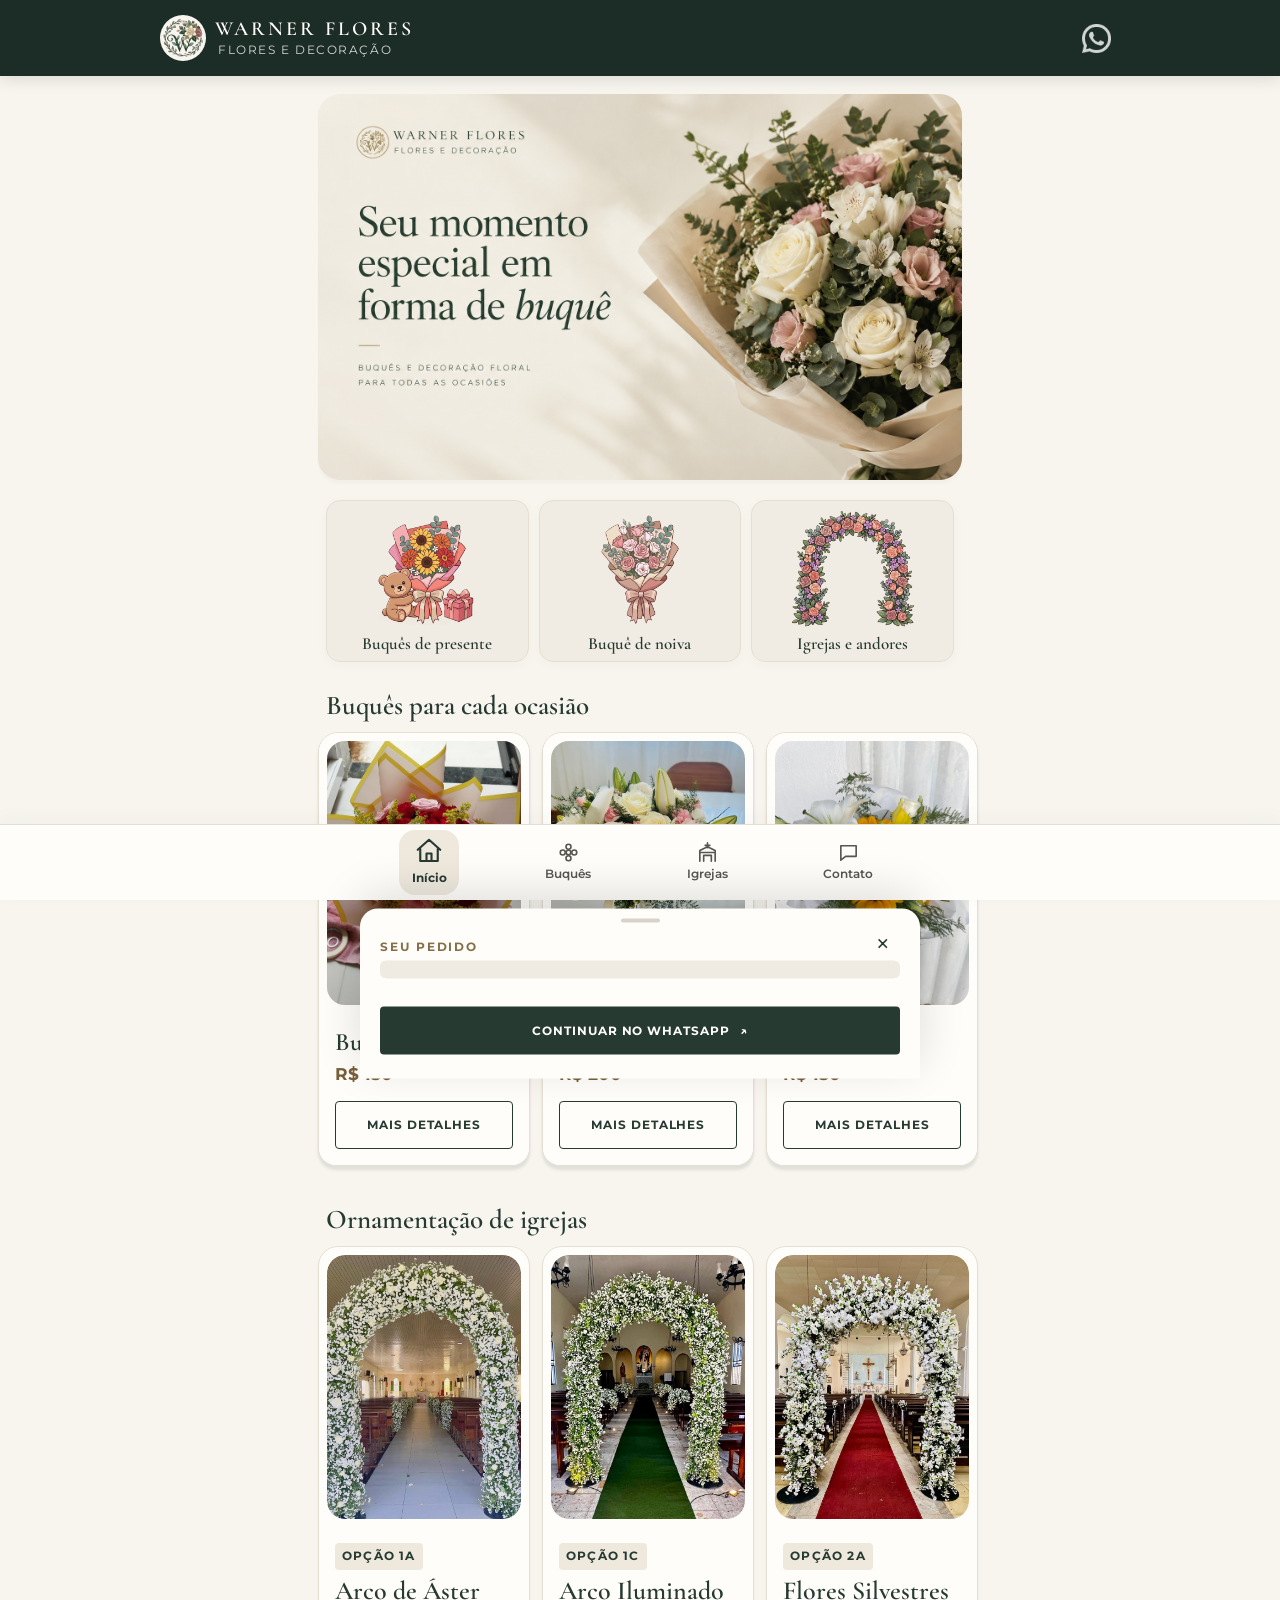
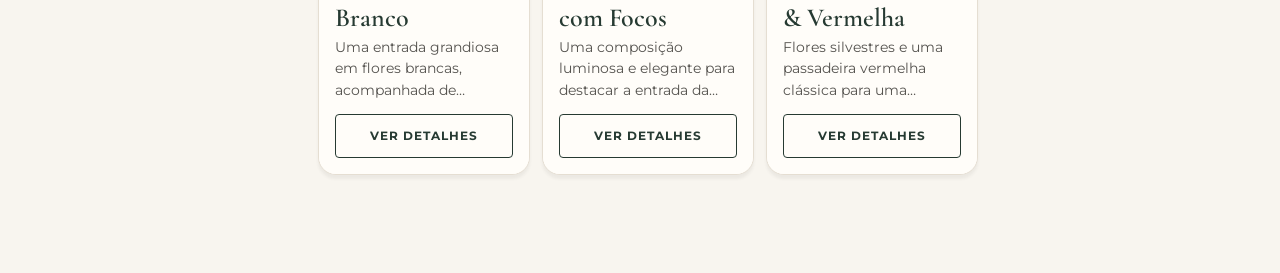
==== commit 8f5b04ad: "trocando o hero por uma imagem simple se adicionando animações" ====
--- a/index.html
+++ b/index.html
@@ -56,15 +56,9 @@
   <main>
     <section class="page active" id="inicio" data-page="inicio" aria-label="Início">
       <div class="home-hero">
-        <p class="eyebrow">BUQUÊS DE NOIVA &amp; PRESENTES</p>
-        <h1>Seu momento especial em forma de flores</h1>
-        <p>Buquês feitos com flores frescas, com entrega em Arapiraca e região.</p>
-        <div class="home-hero-actions">
-          <a class="button button-gold" href="#buques" data-go="buques">ESCOLHER MEU BUQUÊ <span
-              aria-hidden="true">→</span></a>
-          <button class="button home-hero-secondary" type="button"
-            data-request="Orçamento de igrejas e casamentos">ORNAMENTAÇÃO DE IGREJAS</button>
-        </div>
+        <img src="imagens/backgorund-hero.png"
+          alt="Warner Flores — seu momento especial em forma de buquê. Buquês e decoração floral para todas as ocasiões."
+          width="1536" height="1024" fetchpriority="high">
       </div>
       <div class="page-content">
         <div class="entry-grid" aria-label="Escolha uma categoria">
@@ -182,7 +176,7 @@
           <h2 id="instagramFeedTitle">Acompanhe nosso Instagram</h2>
           <iframe src="https://www.instagram.com/warnerfloress/embed/"
             title="Publicações recentes da Warner Flores no Instagram" loading="lazy"
-            referrerpolicy="strict-origin-when-cross-origin" allowfullscreen></iframe>
+            referrerpolicy="strict-origin-when-cross-origin" scrolling="no" allowfullscreen></iframe>
           <a href="https://www.instagram.com/warnerfloress/" target="_blank" rel="noopener">
             Ver perfil no Instagram ↗
           </a>
--- a/style.css
+++ b/style.css
@@ -134,7 +134,7 @@
   width: min(100%, 680px);
   min-height: calc(100dvh - 146px);
   margin: auto;
-  padding-bottom: 30px;
+  padding-bottom: 10px;
 }
 
 .page.active {
@@ -151,30 +151,21 @@
 }
 
 .home-hero {
-  aspect-ratio: 4 / 3;
+  aspect-ratio: 5 / 3;
   margin: 14px 14px 0;
   border-radius: 22px;
-  padding: 18px;
-  display: flex;
-  flex-direction: column;
-  align-items: flex-start;
-  justify-content: flex-end;
   overflow: hidden;
-  color: white;
   box-shadow: 0px 4px 3px #43444707;
-  background-image: linear-gradient(90deg, rgba(16, 29, 24, .9) 0%, rgba(16, 29, 24, .68) 57%, rgba(16, 29, 24, .2) 100%), linear-gradient(0deg, rgba(16, 29, 24, .42) 0%, transparent 65%), url('imagens/hero_background.jfif');
-  background-position: 58% center;
-  background-size: cover;
-}
-
-.home-hero .eyebrow {
-  color: #e0ca9f;
-  margin-top: 20px;
-  margin-bottom: 30px;
-  font-size: 11px;
-}
-
-.home-hero h1,
+}
+
+.home-hero img {
+  display: block;
+  width: 100%;
+  height: 100%;
+  object-fit: cover;
+  object-position: center;
+}
+
 .page h1,
 .contact-hero h1,
 .detail-copy h1 {
@@ -182,56 +173,6 @@
   color: var(--green);
   font: 600 44px/.98 'Cormorant Garamond', serif;
   letter-spacing: -.02em;
-}
-
-.home-hero h1 {
-  max-width: 200px;
-  color: var(--white);
-  font-size: 30px;
-  line-height: .98;
-  text-shadow: 0 2px 14px rgba(0, 0, 0, 0.3);
-}
-
-.home-hero>p:not(.eyebrow) {
-  max-width: 440px;
-  margin: 8px 0 12px;
-  color: rgba(255, 255, 255, 0.94);
-  font-size: 11px;
-  line-height: 1.3;
-  text-shadow: 0 1px 4px rgba(0, 0, 0, 0.25);
-  visibility: hidden;
-}
-
-.home-hero-actions {
-  width: min(100%, 420px);
-  display: flex;
-  flex-direction: column;
-  align-items: stretch;
-  gap: 7px;
-}
-
-.home-hero-actions .button {
-  width: 60%;
-  min-height: 34px;
-  border-radius: 30px;
-  padding: 7px 12px;
-  font-size: 10px;
-}
-
-.home-hero .home-hero-secondary {
-  border: 1px solid rgba(224, 202, 159, .9);
-  color: white;
-  background: rgba(22, 35, 30, .22);
-}
-
-.home-hero .button-gold {
-  box-shadow: 0 4px 16px rgba(187, 164, 122, 0.28);
-  transition: transform .18s ease, box-shadow .18s ease;
-}
-
-.home-hero .button-gold:hover {
-  transform: translateY(-1px);
-  box-shadow: 0 6px 20px rgba(187, 164, 122, 0.4);
 }
 
 .button {
@@ -400,7 +341,7 @@
 }
 
 .carousel-end-link {
-  min-width: 190px;
+  min-width: 120px;
   min-height: 54px;
   flex: 0 0 auto;
   align-self: center;
@@ -424,10 +365,24 @@
   color: #9b7a3d;
   font-size: 21px;
   transition: transform .2s ease;
+  animation: carousel-end-nudge 1.1s ease-in-out infinite;
 }
 
 .carousel-end-link:hover span:last-child {
+  animation-play-state: paused;
   transform: translateX(4px);
+}
+
+@keyframes carousel-end-nudge {
+
+  0%,
+  100% {
+    transform: translateX(0)
+  }
+
+  50% {
+    transform: translateX(6px)
+  }
 }
 
 .highlight-image {
@@ -764,6 +719,13 @@
 
 .photo-viewer.open {
   display: flex;
+  animation: overlay-fade-in .24s ease-out both;
+}
+
+.photo-viewer.closing {
+  display: flex;
+  pointer-events: none;
+  animation: overlay-fade-out .2s ease-in both;
 }
 
 .photo-viewer-header {
@@ -1541,10 +1503,11 @@
   display: block;
   width: 100%;
   max-width: 540px;
-  height: 430px;
+  height: 420px;
   margin: 0 auto;
   border: 0;
   border-radius: 12px;
+  overflow: hidden;
   background: transparent;
 }
 
@@ -1561,7 +1524,7 @@
 
 @media (min-width: 700px) {
   .instagram-feed iframe {
-    height: 480px;
+    height: 470px;
   }
 }
 
@@ -1605,6 +1568,13 @@
 
 .detail-screen.open {
   display: block;
+  animation: overlay-fade-in .24s ease-out both;
+}
+
+.detail-screen.closing {
+  display: block;
+  pointer-events: none;
+  animation: overlay-fade-out .2s ease-in both;
 }
 
 .detail-top {
@@ -1906,42 +1876,17 @@
     min-height: calc(100dvh - 154px);
   }
 
-  .home-hero,
-  .contact-hero {
-    padding: 48px 38px;
-  }
-
   .contact-hero {
     padding: 32px 38px 26px;
   }
 
   .home-hero {
     margin: 18px 18px 0;
-    background-position: 58% center;
-    padding: 34px 30px;
-
-  }
-
-  .home-hero h1,
+    padding: 0;
+  }
+
   .contact-hero h1 {
     font-size: 52px;
-  }
-
-  .home-hero .eyebrow {
-    margin-bottom: 10px;
-    font-size: 12px;
-  }
-
-  .home-hero>p:not(.eyebrow) {
-    margin: 12px 0 18px;
-    font-size: 15px;
-    line-height: 1.55;
-  }
-
-  .home-hero-actions .button {
-    min-height: 48px;
-    padding: 10px 16px;
-    font-size: 12px;
   }
 
   .page-content {
@@ -2040,11 +1985,11 @@
   display: flex;
   flex-direction: column;
   align-items: center;
-  gap: 6px;
-  padding: 8px 6px 10px;
+  gap: 5px;
+  padding: 6px 6px 8px;
   border: 1px solid var(--line);
   border-radius: 14px;
-  background: #F1F3EE;
+  background: #e5ded26e;
   color: var(--green);
   text-align: center;
   box-shadow: 0 3px 12px #263a3208
@@ -2054,12 +1999,12 @@
   display: block;
   width: 100%;
   height: auto;
-  aspect-ratio: 1/.9;
+  aspect-ratio: 1/.65;
   object-fit: contain
 }
 
 .entry-card span {
-  font: 600 18px/1.05 'Cormorant Garamond', serif
+  font: 600 17px/1.05 'Cormorant Garamond', serif
 }
 
 .entry-card:active {
@@ -2137,17 +2082,17 @@
   transform: translate(-50%, 0)
 }
 
-/* Carrosséis ~15% menores */
+/* Cards menores nos carrosséis da página inicial */
 .highlight-card,
 .home-bouquet-card {
-  flex-basis: 71%
+  flex-basis: 60%
 }
 
 @media(min-width:700px) {
 
   .highlight-card,
   .home-bouquet-card {
-    flex-basis: 41%
+    flex-basis: 35%
   }
 }
 
@@ -2155,15 +2100,17 @@
 .nav-item {
   padding: 0 8px;
   border-radius: 16px;
-  transition: background .2s, color .2s
+  transform-origin: center;
+  transition: background .24s ease, color .24s ease, transform .24s ease
 }
 
 .nav-item svg {
-  transition: transform .2s
+  transition: transform .24s ease, width .24s ease, height .24s ease
 }
 
 .nav-item.active {
-  background: #eee8dd
+  background: #eee8dd;
+  animation: nav-tab-select .26s ease-out
 }
 
 .nav-item.active svg {
@@ -2175,3 +2122,164 @@
 .nav-item.active small {
   font-weight: 700
 }
+
+@keyframes nav-tab-select {
+  0% {
+    transform: scale(.94)
+  }
+
+  70% {
+    transform: scale(1.04)
+  }
+
+  100% {
+    transform: scale(1)
+  }
+}
+
+@keyframes nav-icon-select {
+  0% {
+    transform: translateY(1px) scale(.86)
+  }
+
+  70% {
+    transform: translateY(-4px) scale(1.1)
+  }
+
+  100% {
+    transform: translateY(-2px) scale(1)
+  }
+}
+
+/* Navegação e filtros da aba Buquês */
+.bouquet-page .bouquet-category-chips {
+  display: grid;
+  grid-template-columns: repeat(3, minmax(0, 1fr));
+  gap: 4px;
+  margin: 0 0 14px;
+  border: 1px solid var(--line);
+  border-radius: 15px;
+  padding: 4px;
+  overflow: visible;
+  background: #eee8dd;
+}
+
+.bouquet-category-chips .chip {
+  min-width: 0;
+  min-height: 40px;
+  border-color: transparent;
+  border-radius: 11px;
+  padding-inline: 6px;
+  background: transparent;
+  font-size: 12px;
+  transition: background .22s ease, color .22s ease, box-shadow .22s ease, transform .22s ease;
+}
+
+.bouquet-category-chips .chip.active {
+  color: #fff;
+  background: var(--green);
+  box-shadow: 0 2px 6px #1c2d2726;
+  animation: bouquet-chip-select .26s ease-out;
+}
+
+.nav-item.active svg {
+  animation: nav-icon-select .3s ease-out;
+}
+
+.filter-chips .chip {
+  transition: background .22s ease, color .22s ease, border-color .22s ease, transform .22s ease;
+}
+
+.filter-chips .chip.active {
+  animation: bouquet-chip-select .26s ease-out;
+}
+
+@keyframes bouquet-chip-select {
+  0% {
+    transform: scale(.96)
+  }
+
+  70% {
+    transform: scale(1.035)
+  }
+
+  100% {
+    transform: scale(1)
+  }
+}
+
+@media (prefers-reduced-motion: reduce) {
+
+  .nav-item.active,
+  .nav-item.active svg,
+  .bouquet-category-chips .chip.active,
+  .filter-chips .chip.active,
+  .carousel-end-link span:last-child {
+    animation: none !important;
+  }
+}
+
+.bouquet-page h1.ready-bouquets-title {
+  max-width: none;
+  margin: 12px 0 10px;
+  font-size: 28px;
+  line-height: 1.05;
+  text-align: left;
+}
+
+.bouquet-page .price-chips {
+  display: grid;
+  grid-template-columns: repeat(2, minmax(0, 1fr));
+  gap: 7px;
+  margin: 0 0 14px;
+  padding: 0;
+  overflow: visible;
+}
+
+.price-chips .chip {
+  width: 100%;
+  min-width: 0;
+  min-height: 40px;
+  border-color: #d8cbb3;
+  border-radius: 12px;
+  padding-inline: 8px;
+  background: #f7f3ec;
+  font-size: 11px;
+  white-space: nowrap;
+}
+
+.price-chips .chip.active {
+  border-color: var(--green);
+  color: #fff;
+  background: var(--green);
+}
+
+@keyframes overlay-fade-in {
+  from {
+    opacity: 0
+  }
+
+  to {
+    opacity: 1
+  }
+}
+
+@keyframes overlay-fade-out {
+  from {
+    opacity: 1
+  }
+
+  to {
+    opacity: 0
+  }
+}
+
+@media (prefers-reduced-motion: reduce) {
+
+  .detail-screen.open,
+  .detail-screen.closing,
+  .photo-viewer.open,
+  .photo-viewer.closing {
+    animation-duration: 1ms;
+  }
+}
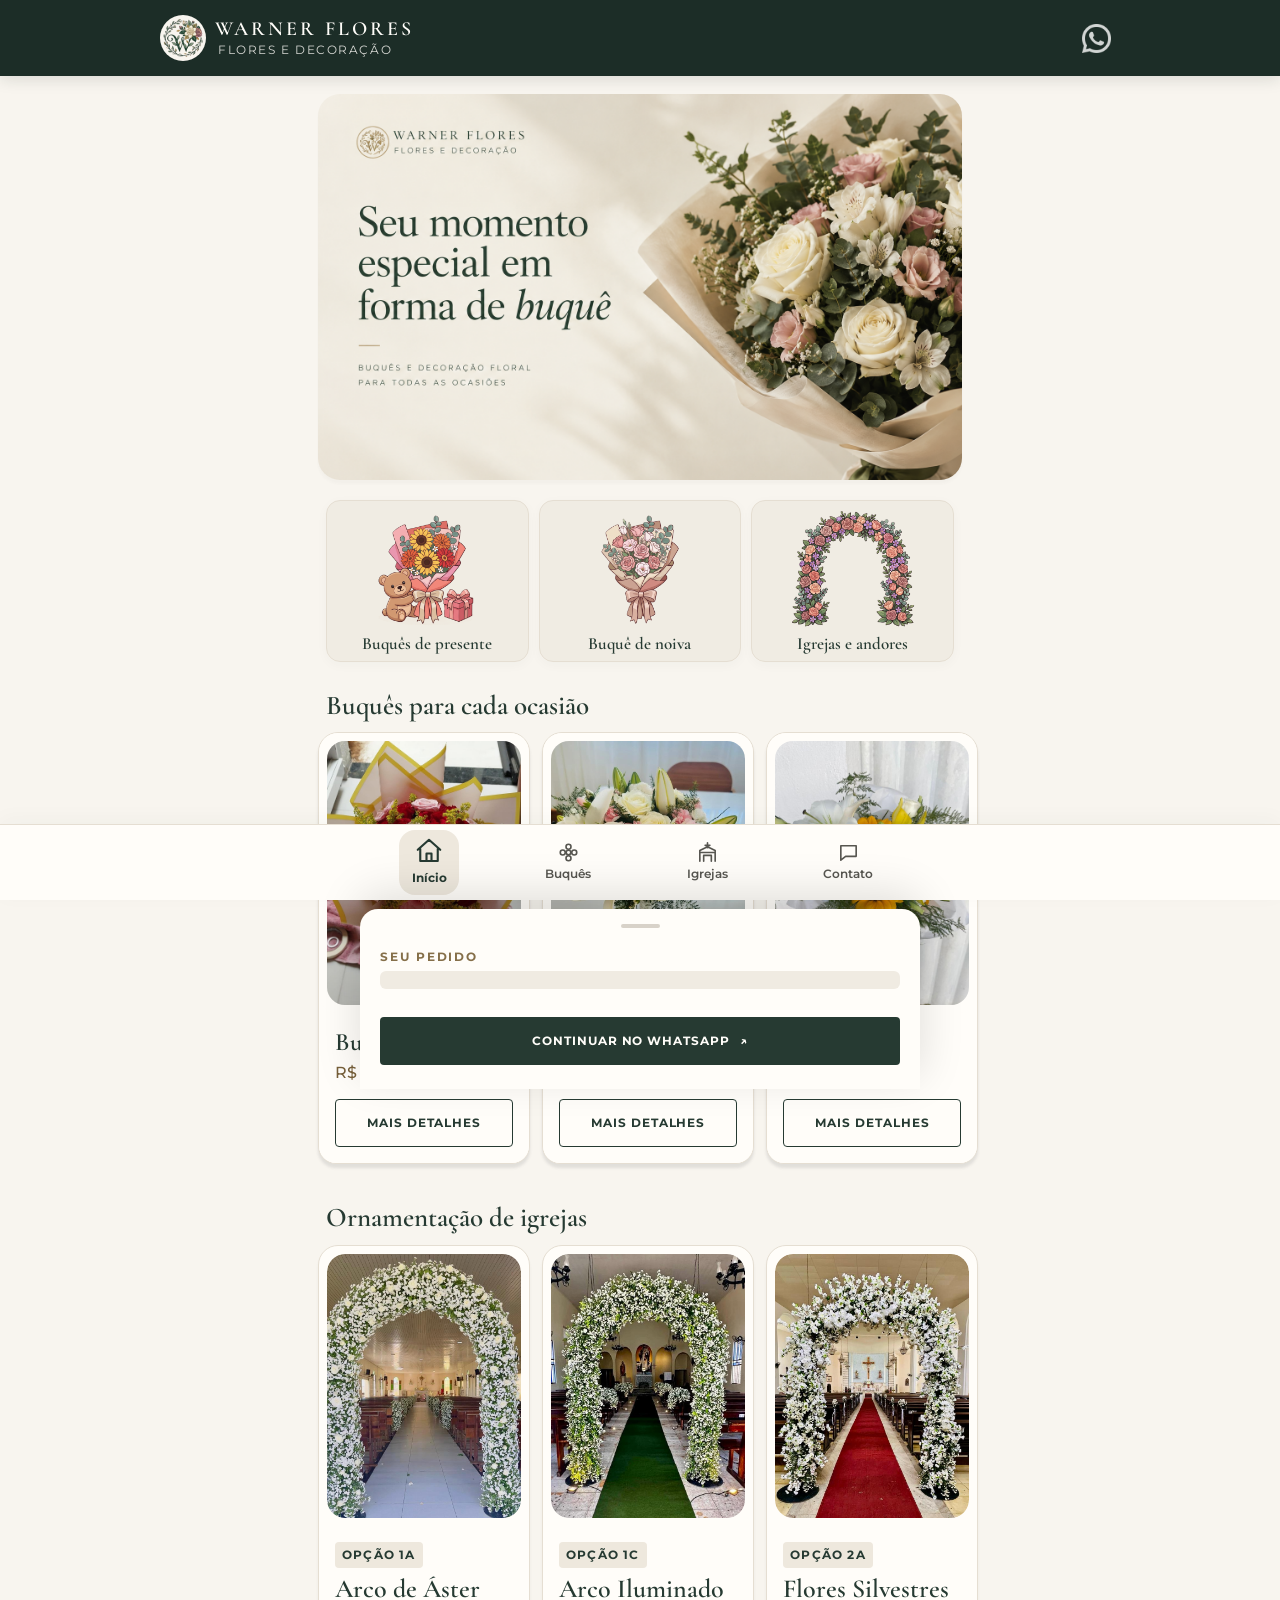
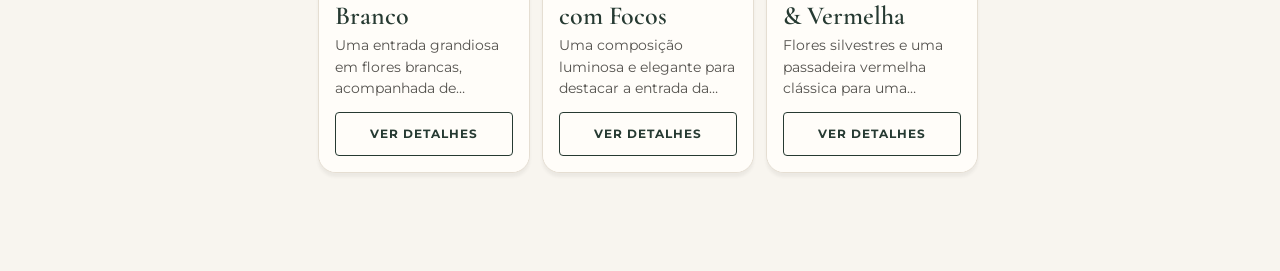
==== commit 887d5fe7: "versao v3" ====
--- a/index.html
+++ b/index.html
@@ -111,45 +111,16 @@
 
     <section class="page" id="buques" data-page="buques" aria-label="Buquês de presente">
       <div class="page-content bouquet-page">
+        <h1 class="minor-title ready-bouquets-title">Buquês disponíveis</h1>
         <div class="chips bouquet-category-chips" role="tablist" aria-label="Categorias de buquês">
-          <button class="chip" type="button" role="tab"
-            aria-controls="readyBouquets giftCategoryContent bridalCategoryContent" aria-selected="false"
-            data-bouquet-category="todos">Todos</button>
-          <button class="chip active" type="button" role="tab" aria-controls="readyBouquets giftCategoryContent"
-            aria-selected="true" data-bouquet-category="presentes">Presentes</button>
+          <button class="chip" type="button" role="tab" aria-controls="readyBouquets bridalCategoryContent"
+            aria-selected="false" data-bouquet-category="todos">Todos</button>
+          <button class="chip active" type="button" role="tab" aria-controls="readyBouquets" aria-selected="true"
+            data-bouquet-category="presentes">Presentes</button>
           <button class="chip" type="button" role="tab" aria-controls="readyBouquets bridalCategoryContent"
             aria-selected="false" data-bouquet-category="noivas">Noivas</button>
         </div>
-        <h1 class="minor-title ready-bouquets-title">Buquês disponíveis</h1>
-        <div class="chips price-chips" role="group" aria-label="Filtrar por preço"><button class="chip active"
-            type="button" data-price="todos">Qualquer preço</button><button class="chip" type="button"
-            data-price="0-100">Até R$ 100</button><button class="chip" type="button" data-price="100-200">R$ 100 a
-            200</button><button class="chip" type="button" data-price="200-9999">Acima de R$ 200</button></div>
         <div class="ready-bouquets-grid" id="readyBouquets" aria-label="Buquês disponíveis"></div>
-        <div id="giftCategoryContent">
-          <p class="eyebrow">PRESENTES ESPECIAIS</p>
-          <h1>Buquê de rosas</h1>
-          <p class="eyebrow">Escolha o tamanho e quantidade</p>
-          <div class="segment" role="group" aria-label="Tamanho das rosas"><button class="segment-option active"
-              data-size="P">Tamanho P <small>desde R$ 25</small></button><button class="segment-option"
-              data-size="G">Tamanho G <small>desde R$ 35</small></button></div>
-          <label class="minor-title quantity-label" for="quantitySelect">Quantidade de rosas</label><select
-            class="quantity-select" id="quantitySelect" aria-label="Escolha a quantidade de rosas"></select>
-          <button class="bouquet-order button button-green" id="bouquetOrder">PEDIR 5 ROSAS P · R$ 50</button>
-          <p class="delivery-note">Entregamos em Arapiraca e região.</p>
-          <article class="rose-card">
-            <div class="rose-art" aria-hidden="true">✿</div>
-            <div>
-              <p class="eyebrow">UM DETALHE ESPECIAL</p>
-              <h3>Rosa decorada</h3>
-              <p>P R$ 10 · G R$ 15<br>Cores conforme disponibilidade.</p><button class="text-link"
-                data-gift-request="Rosa decorada">Solicitar rosa →</button>
-            </div>
-          </article>
-          <aside class="info-box"><span aria-hidden="true">✳</span>
-            <p>Flores naturais podem variar em tom e abertura. Embalagens e complementos conforme disponibilidade.</p>
-          </aside>
-        </div>
         <div class="bridal-category-panel hidden" id="bridalCategoryContent" role="tabpanel">
           <p class="eyebrow">BUQUÊS DE NOIVA</p>
           <h1>Um buquê para o seu grande dia</h1>
@@ -181,8 +152,8 @@
             Ver perfil no Instagram ↗
           </a>
         </section>
-        <div class="location-note">Atendimento em Arapiraca e região · Alagoas</div>
         <footer class="site-footer">
+          <p class="location-note">Atendimento em Arapiraca e região</p>
           <p>© <span id="year"></span> Warner Flores</p>
         </footer>
       </div>
@@ -255,8 +226,7 @@
   <div class="sheet-backdrop" id="sheetBackdrop"></div>
   <section class="bottom-sheet" id="budgetSheet" aria-hidden="true" role="dialog" aria-modal="true"
     aria-labelledby="sheetTitle">
-    <div class="sheet-handle" aria-hidden="true"></div><button class="sheet-close" id="closeSheet"
-      aria-label="Fechar formulário">×</button>
+    <div class="sheet-handle" aria-hidden="true"></div>
     <p class="eyebrow">SEU PEDIDO</p>
     <div class="selected-product"><img class="selected-thumb" id="selectedThumb" alt="" width="48" height="48"
         hidden><span id="selectedOption"></span></div>
--- a/style.css
+++ b/style.css
@@ -332,6 +332,29 @@
 
 }
 
+.highlight-card,
+.option-card,
+.ready-bouquet-card,
+.home-bouquet-card {
+  cursor: pointer;
+  transition: transform .16s ease, box-shadow .16s ease;
+}
+
+.highlight-card:active,
+.option-card:active,
+.ready-bouquet-card:active,
+.home-bouquet-card:active {
+  transform: scale(.97);
+}
+
+.highlight-card:focus-visible,
+.option-card:focus-visible,
+.ready-bouquet-card:focus-visible,
+.home-bouquet-card:focus-visible {
+  outline: 3px solid var(--gold);
+  outline-offset: 3px;
+}
+
 .highlight-card {
   height: auto;
   flex: 0 0 84%;
@@ -668,6 +691,7 @@
   font-size: 14px;
   -webkit-box-orient: vertical;
   -webkit-line-clamp: 3;
+  line-clamp: 3;
 }
 
 .home-bouquet-copy strong {
@@ -1190,8 +1214,10 @@
 
 .ready-bouquets-title {
   margin: 26px 0 12px;
-  font-size: 21px;
-}
+  font-size: 25px;
+}
+
+
 
 .bouquet-category-chips {
   margin: 0 0 20px;
@@ -1263,16 +1289,18 @@
 }
 
 .ready-bouquet-description {
-  height: calc(1.7em + 1.7em + 1.7em);
+  height: 4.2em;
+  max-height: 4.2em;
   flex: 0 0 auto;
-  margin: 9px 0 4px;
+  margin: 1px 0 5px;
   color: var(--muted);
   font-size: 13px;
-  line-height: 1.7;
+  line-height: 1.4;
   display: -webkit-box;
   overflow: hidden;
   -webkit-box-orient: vertical;
   -webkit-line-clamp: 3;
+  line-clamp: 3;
 }
 
 .ready-bouquet-name {
@@ -1281,7 +1309,7 @@
   margin: 10px 0 0;
   overflow: hidden;
   color: var(--green);
-  font: 600 22px/1 'Cormorant Garamond', serif;
+  font: 800 24px/1 'Cormorant Garamond', serif;
   display: -webkit-box;
   -webkit-box-orient: vertical;
   -webkit-line-clamp: 1;
@@ -1292,7 +1320,7 @@
   display: block;
   min-height: 22px;
   flex: 0 0 auto;
-  margin: 9px 0;
+  margin: 4px 0 8px;
   color: var(--green);
   font-size: 18px;
   line-height: 1.2;
@@ -1300,6 +1328,16 @@
 
 .ready-bouquet-price.price-on-request {
   font-size: 14px;
+}
+
+.ready-bouquet-card .ready-bouquet-price {
+  font-size: 16px;
+  font-weight: 500;
+}
+
+.home-bouquet-card .home-bouquet-copy strong {
+  font-size: 16px;
+  font-weight: 500;
 }
 
 .ready-bouquet-card .button {
@@ -1541,6 +1579,11 @@
   text-align: center;
 }
 
+.site-footer .location-note {
+  margin: 0 0 8px;
+  padding: 0;
+}
+
 .site-footer a {
   min-height: 44px;
   display: inline-flex;
@@ -1592,12 +1635,12 @@
 }
 
 .back-button {
-  width: 44px;
-  height: 44px;
+  width: 48px;
+  height: 48px;
   border: 0;
   color: white;
   background: transparent;
-  font-size: 24px;
+  font-size: 26px;
 }
 
 .detail-spacer {
@@ -1625,7 +1668,7 @@
   flex: 0 0 100%;
   width: 100%;
   height: 100%;
-  object-fit: cover;
+  object-fit: contain;
 }
 
 .gallery-arrow {
@@ -1692,7 +1735,7 @@
 
 .detail-copy>p:not(.eyebrow) {
   color: var(--muted);
-  font-size: 14px;
+  font-size: 15px;
 }
 
 .include-list {
@@ -1728,7 +1771,7 @@
 
 .detail-cta>span {
   color: var(--green);
-  font-size: 12px;
+  font-size: 15px;
   font-weight: 700;
   letter-spacing: .06em;
   text-transform: uppercase;
@@ -1774,23 +1817,31 @@
 }
 
 .sheet-handle {
+  position: relative;
+  width: 100%;
+  height: 34px;
+  margin: -10px auto 5px;
+  display: flex;
+  align-items: center;
+  justify-content: center;
+  cursor: grab;
+  touch-action: none;
+}
+
+.sheet-handle::before {
   width: 39px;
   height: 4px;
-  margin: 0 auto 15px;
   border-radius: 4px;
   background: #d8d2c9;
-}
-
-.sheet-close {
-  position: absolute;
-  top: 13px;
-  right: 15px;
-  width: 44px;
-  height: 44px;
-  border: 0;
-  color: var(--green);
-  background: transparent;
-  font-size: 27px;
+  content: "";
+}
+
+.bottom-sheet.dragging {
+  transition: none;
+}
+
+.bottom-sheet.dragging .sheet-handle {
+  cursor: grabbing;
 }
 
 .bottom-sheet .eyebrow {
@@ -2014,10 +2065,6 @@
 .entry-card:focus-visible {
   outline: 2px solid var(--gold);
   outline-offset: 2px
-}
-
-.price-chips {
-  margin: 0 0 14px
 }
 
 .church-cta {
@@ -2221,37 +2268,10 @@
 
 .bouquet-page h1.ready-bouquets-title {
   max-width: none;
-  margin: 12px 0 10px;
+  margin: 0 0 14px;
   font-size: 28px;
   line-height: 1.05;
   text-align: left;
-}
-
-.bouquet-page .price-chips {
-  display: grid;
-  grid-template-columns: repeat(2, minmax(0, 1fr));
-  gap: 7px;
-  margin: 0 0 14px;
-  padding: 0;
-  overflow: visible;
-}
-
-.price-chips .chip {
-  width: 100%;
-  min-width: 0;
-  min-height: 40px;
-  border-color: #d8cbb3;
-  border-radius: 12px;
-  padding-inline: 8px;
-  background: #f7f3ec;
-  font-size: 11px;
-  white-space: nowrap;
-}
-
-.price-chips .chip.active {
-  border-color: var(--green);
-  color: #fff;
-  background: var(--green);
 }
 
 @keyframes overlay-fade-in {
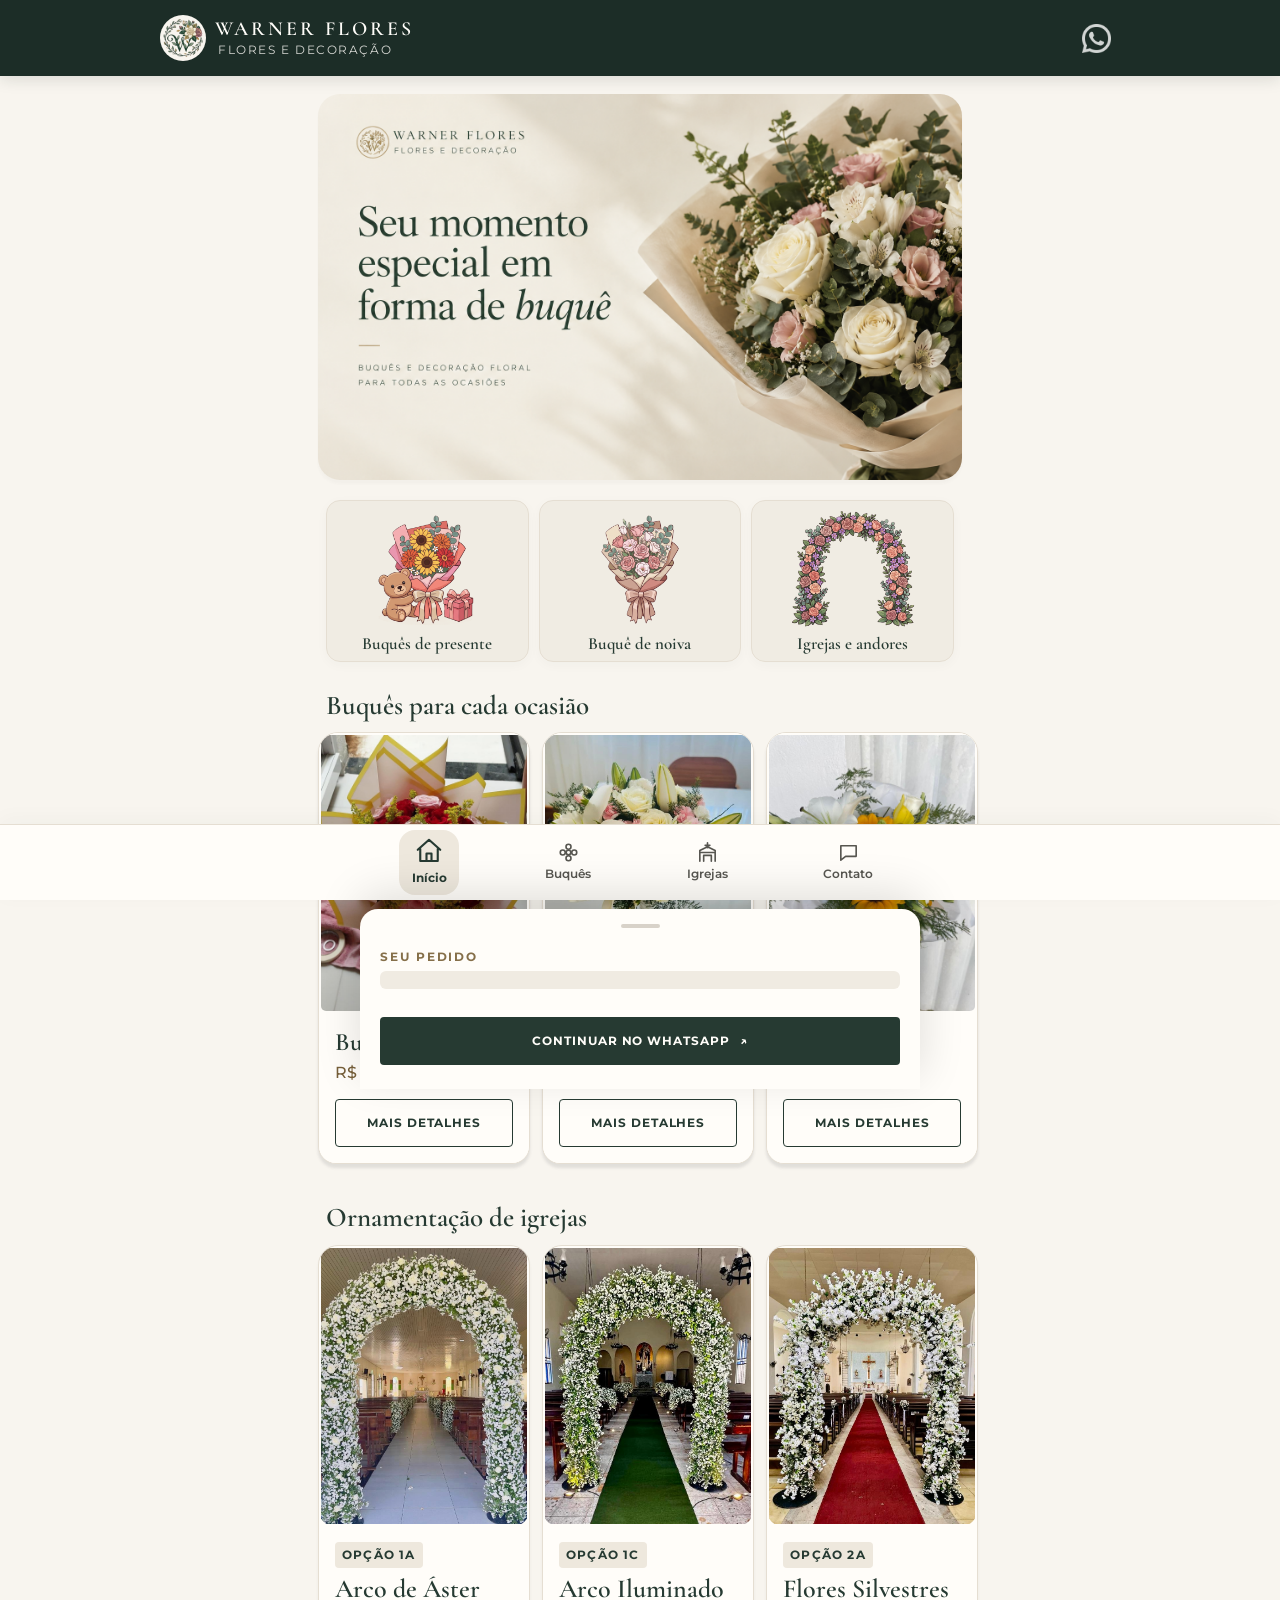
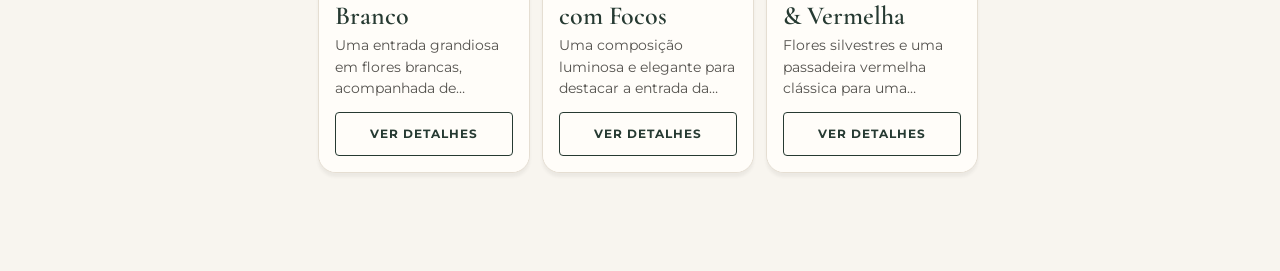
==== commit 3284cc5a: "ajuste tamanho das fotos nos cards" ====
--- a/index.html
+++ b/index.html
@@ -184,10 +184,8 @@
 
   <section class="detail-screen" id="detailScreen" aria-hidden="true" role="dialog" aria-modal="true"
     aria-labelledby="detailTitle" aria-label="Detalhes do produto">
-    <header class="detail-top"><button class="back-button" id="closeDetail"
-        aria-label="Fechar detalhes">←</button><strong id="detailCode">Opção</strong><span class="detail-spacer"
-        aria-hidden="true"></span></header>
     <div class="detail-gallery" id="detailGallery" aria-label="Fotos da decoração">
+      <button class="detail-close" id="closeDetail" type="button" aria-label="Fechar detalhes e voltar">×</button>
       <div class="gallery-track" id="detailGalleryTrack"></div>
       <button class="gallery-arrow gallery-previous hidden" id="galleryPrevious" type="button"
         aria-label="Foto anterior">‹</button>
--- a/style.css
+++ b/style.css
@@ -201,6 +201,11 @@
   background: var(--green);
 }
 
+.button-green:active {
+  transform: scale(.985);
+  filter: brightness(.92);
+}
+
 .button-outline {
   border: 1px solid var(--green);
   color: var(--green);
@@ -353,6 +358,31 @@
 .home-bouquet-card:focus-visible {
   outline: 3px solid var(--gold);
   outline-offset: 3px;
+}
+
+@media (hover: hover) {
+
+  .highlight-card:hover,
+  .option-card:hover,
+  .ready-bouquet-card:hover,
+  .home-bouquet-card:hover {
+    transform: translateY(-3px);
+    box-shadow: 0 12px 26px rgba(38, 58, 50, .13);
+  }
+
+  .highlight-card:hover .highlight-image img,
+  .option-card:hover .option-image-wrap img,
+  .ready-bouquet-card:hover img,
+  .home-bouquet-card:hover img {
+    transform: scale(1.035);
+  }
+}
+
+.highlight-card:active,
+.option-card:active,
+.ready-bouquet-card:active,
+.home-bouquet-card:active {
+  transform: scale(.97);
 }
 
 .highlight-card {
@@ -414,7 +444,7 @@
   flex: 0 0 auto;
   overflow: hidden;
   border-radius: 15px;
-  padding: 8px;
+  padding: 2px;
 }
 
 .highlight-image img,
@@ -427,8 +457,15 @@
   object-fit: cover;
 }
 
+.highlight-image img,
+.option-image-wrap img,
+.ready-bouquet-card img,
+.home-bouquet-card img {
+  transition: transform .35s ease;
+}
+
 .highlight-image img {
-  border-radius: 18px;
+  border-radius: 5px;
 }
 
 .image-gallery-trigger {
@@ -445,7 +482,7 @@
 }
 
 .highlight-image .image-gallery-trigger {
-  border-radius: 18px;
+  border-radius: 5px;
 }
 
 .image-gallery-trigger img {
@@ -632,8 +669,8 @@
   aspect-ratio: 3 / 4;
   flex: 0 0 auto;
   overflow: hidden;
-  border-radius: 18px;
-  padding: 8px;
+  border-radius: 0px;
+  padding: 2px;
   display: grid;
   place-items: center;
   background-color: #eee7da;
@@ -710,7 +747,7 @@
 .home-bouquet-photo {
   width: 100%;
   border: 0;
-  padding: 8px;
+  padding: 2px;
   background: var(--white);
   color: inherit;
   font: inherit;
@@ -721,7 +758,7 @@
   display: block;
   width: 100%;
   height: 100%;
-  border-radius: 18px;
+  border-radius: 5px;
   object-fit: cover;
 }
 
@@ -1023,7 +1060,7 @@
 }
 
 .contact-hero {
-  padding: 24px 22px 22px;
+  padding: 26px 22px 24px;
   color: white;
   background: var(--dark);
 }
@@ -1267,18 +1304,19 @@
   display: block;
   width: 100%;
   aspect-ratio: 1 / 1;
-  border-radius: 7px;
+  border-radius: 8px 8px 5px 5px;
   object-fit: cover;
 }
 
 .ready-bouquet-photo {
   display: block;
   flex: 0 0 auto;
-  width: 100%;
+  width: calc(100% + 14px);
+  margin: -7px -7px 0;
   border: 0;
   padding: 0;
   overflow: hidden;
-  border-radius: 7px;
+  border-radius: 8px 8px 5px 5px;
   background: transparent;
   cursor: zoom-in;
 }
@@ -1611,7 +1649,7 @@
 
 .detail-screen.open {
   display: block;
-  animation: overlay-fade-in .24s ease-out both;
+  animation: detail-screen-enter .28s cubic-bezier(.2, .75, .25, 1) both;
 }
 
 .detail-screen.closing {
@@ -1655,6 +1693,28 @@
   overflow: hidden;
   background: #e9e1d4;
   touch-action: pan-y;
+}
+
+.detail-close {
+  position: absolute;
+  top: max(14px, env(safe-area-inset-top));
+  left: 14px;
+  z-index: 3;
+  width: 42px;
+  height: 42px;
+  display: grid;
+  place-items: center;
+  border: 1px solid #ffffff80;
+  border-radius: 50%;
+  color: #fff;
+  background: #16231ecc;
+  font: 400 27px/1 Arial, sans-serif;
+  cursor: pointer;
+  backdrop-filter: blur(5px);
+}
+
+.detail-close:hover {
+  background: var(--dark);
 }
 
 .gallery-track {
@@ -1726,7 +1786,7 @@
 }
 
 .detail-copy {
-  padding-top: 20px;
+  padding: 20px 20px 25px;
 }
 
 .detail-copy h1 {
@@ -2112,7 +2172,7 @@
   left: 50%;
   bottom: 96px;
   max-width: calc(100% - 36px);
-  transform: translate(-50%, 16px);
+  transform: translate(-50%, 12px) scale(.97);
   padding: 12px 18px;
   border-radius: 8px;
   background: var(--dark);
@@ -2126,7 +2186,19 @@
 .toast.show {
   opacity: 1;
   visibility: visible;
-  transform: translate(-50%, 0)
+  transform: translate(-50%, 0) scale(1)
+}
+
+@keyframes detail-screen-enter {
+  from {
+    opacity: 0;
+    transform: translateY(12px);
+  }
+
+  to {
+    opacity: 1;
+    transform: translateY(0);
+  }
 }
 
 /* Cards menores nos carrosséis da página inicial */
@@ -2302,4 +2374,4 @@
   .photo-viewer.closing {
     animation-duration: 1ms;
   }
-}
+}
